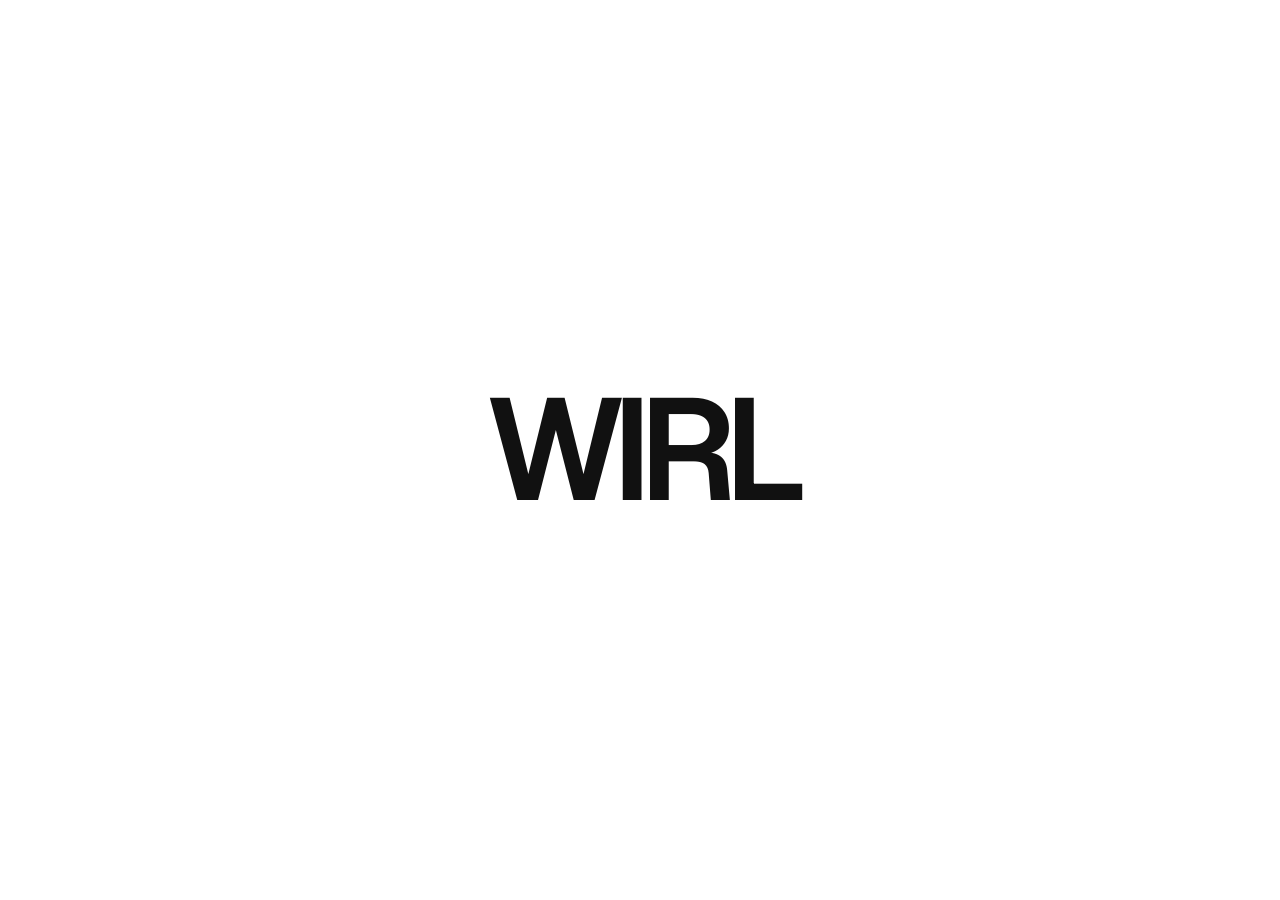
==== index.html @ 87d982b4 "Add WIRL GitHub Pages placeholder" ====
<!doctype html>
<html lang="ru">
  <head>
    <meta charset="utf-8" />
    <meta name="viewport" content="width=device-width, initial-scale=1" />
    <meta name="theme-color" content="#ffffff" />
    <meta name="description" content="WIRL" />
    <title>WIRL</title>
    <link rel="preconnect" href="https://fonts.googleapis.com" />
    <link rel="preconnect" href="https://fonts.gstatic.com" crossorigin />
    <link href="https://fonts.googleapis.com/css2?family=Geist:wght@400;500;600;700&display=swap" rel="stylesheet" />
    <style>
      * { box-sizing: border-box; }
      html, body { min-height: 100%; }
      body {
        margin: 0;
        min-height: 100svh;
        display: grid;
        place-items: center;
        background: #fff;
        color: #111;
        font-family: "Geist", sans-serif;
        -webkit-font-smoothing: antialiased;
        text-rendering: geometricPrecision;
      }
      h1 {
        margin: 0;
        font-size: clamp(3.5rem, 14vw, 9rem);
        font-weight: 600;
        letter-spacing: -0.085em;
        line-height: 1;
      }
    </style>
  </head>
  <body>
    <main aria-label="WIRL">
      <h1>WIRL</h1>
    </main>
  </body>
</html>
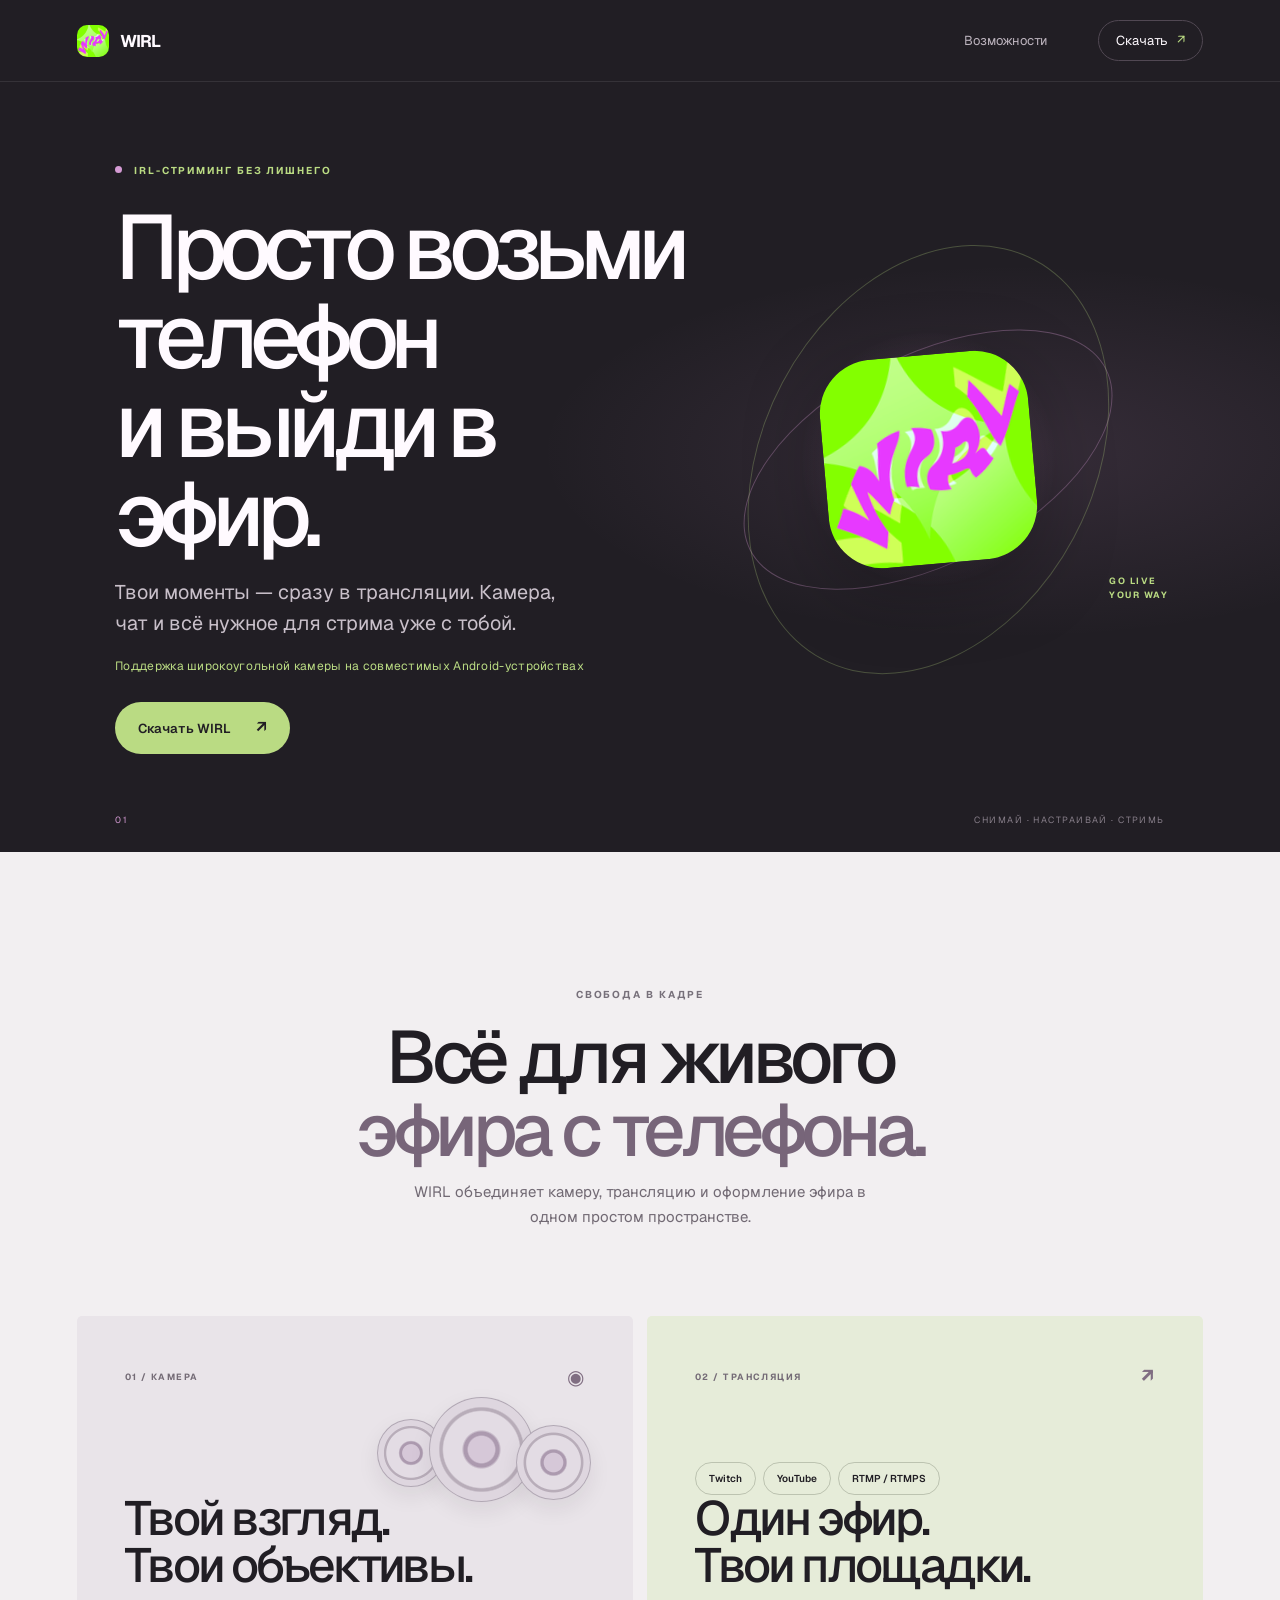
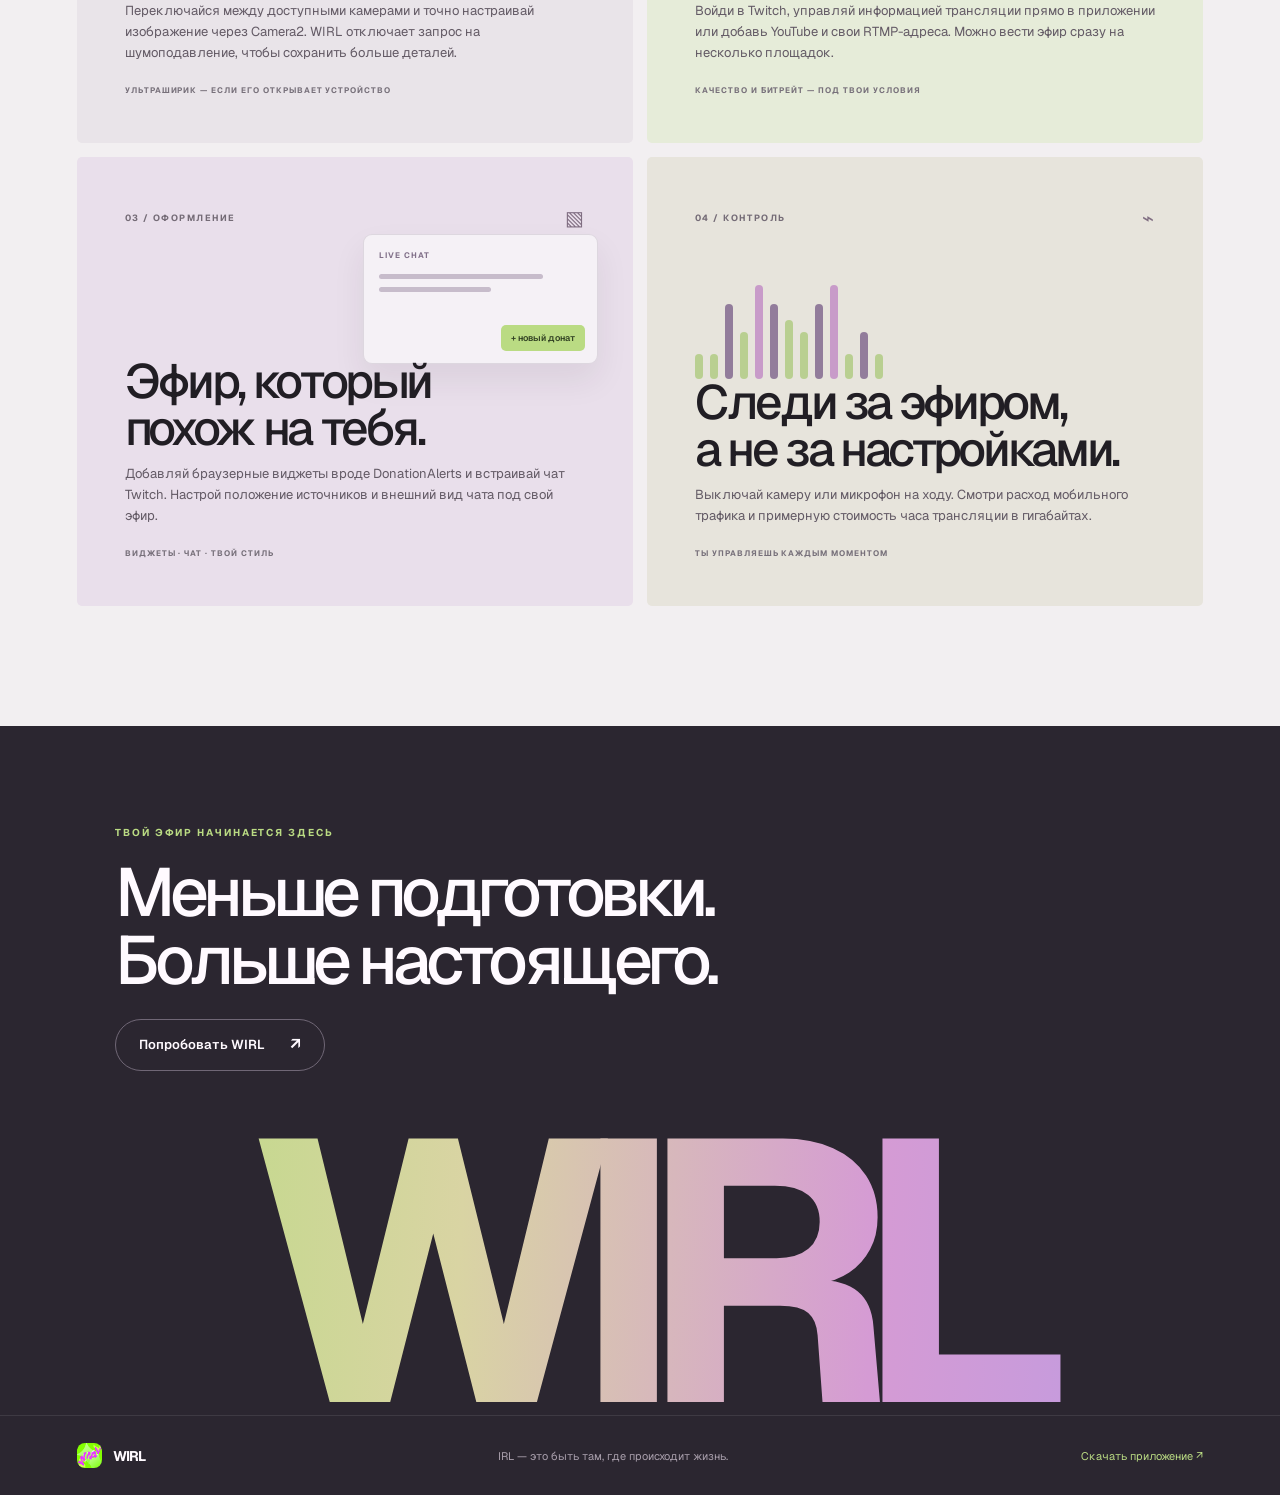
==== commit c655c335: "Build WIRL landing and download pages" ====
--- a/index.html
+++ b/index.html
@@ -3,38 +3,96 @@
   <head>
     <meta charset="utf-8" />
     <meta name="viewport" content="width=device-width, initial-scale=1" />
-    <meta name="theme-color" content="#ffffff" />
-    <meta name="description" content="WIRL" />
-    <title>WIRL</title>
+    <meta name="theme-color" content="#211e24" />
+    <meta name="description" content="WIRL — мобильные IRL-трансляции прямо с телефона." />
+    <title>WIRL — стрим начинается с тебя</title>
+    <link rel="icon" type="image/png" href="assets/wirl-icon.png" />
     <link rel="preconnect" href="https://fonts.googleapis.com" />
     <link rel="preconnect" href="https://fonts.gstatic.com" crossorigin />
     <link href="https://fonts.googleapis.com/css2?family=Geist:wght@400;500;600;700&display=swap" rel="stylesheet" />
-    <style>
-      * { box-sizing: border-box; }
-      html, body { min-height: 100%; }
-      body {
-        margin: 0;
-        min-height: 100svh;
-        display: grid;
-        place-items: center;
-        background: #fff;
-        color: #111;
-        font-family: "Geist", sans-serif;
-        -webkit-font-smoothing: antialiased;
-        text-rendering: geometricPrecision;
-      }
-      h1 {
-        margin: 0;
-        font-size: clamp(3.5rem, 14vw, 9rem);
-        font-weight: 600;
-        letter-spacing: -0.085em;
-        line-height: 1;
-      }
-    </style>
+    <link rel="stylesheet" href="styles.css" />
   </head>
   <body>
-    <main aria-label="WIRL">
-      <h1>WIRL</h1>
+    <header class="site-header">
+      <a class="brand" href="index.html" aria-label="WIRL — главная">
+        <img src="assets/wirl-icon.png" alt="" />
+        <span>WIRL</span>
+      </a>
+      <nav aria-label="Основная навигация">
+        <a href="#features">Возможности</a>
+        <a class="nav-download" href="download.html">Скачать <span aria-hidden="true">↗</span></a>
+      </nav>
+    </header>
+
+    <main>
+      <section class="hero">
+        <div class="hero-copy">
+          <p class="eyebrow"><span class="live-dot"></span> IRL-стриминг без лишнего</p>
+          <h1>Просто возьми телефон<br />и выйди в эфир.</h1>
+          <p class="hero-subtitle">Твои моменты — сразу в трансляции. Камера, чат и всё нужное для стрима уже с тобой.</p>
+          <p class="compatibility">Поддержка широкоугольной камеры на совместимых Android-устройствах</p>
+          <a class="button button-primary" href="download.html">Скачать WIRL <span aria-hidden="true">↗</span></a>
+        </div>
+        <div class="hero-art" aria-label="Иконка WIRL">
+          <div class="art-orbit orbit-one"></div>
+          <div class="art-orbit orbit-two"></div>
+          <div class="art-glow"></div>
+          <img src="assets/wirl-icon.png" alt="WIRL" />
+          <span class="art-caption">GO LIVE<br />YOUR WAY</span>
+        </div>
+        <div class="hero-index"><span>01</span><span>СНИМАЙ · НАСТРАИВАЙ · СТРИМЬ</span></div>
+      </section>
+
+      <section class="intro" id="features">
+        <p class="eyebrow">СВОБОДА В КАДРЕ</p>
+        <h2>Всё для живого<br /><span>эфира с телефона.</span></h2>
+        <p>WIRL объединяет камеру, трансляцию и оформление эфира в одном простом пространстве.</p>
+      </section>
+
+      <section class="feature-grid" aria-label="Возможности WIRL">
+        <article class="feature-card feature-camera">
+          <div class="card-top"><span>01 / КАМЕРА</span><span class="card-icon">◉</span></div>
+          <div class="lens-graphic"><span class="lens lens-small"></span><span class="lens lens-large"></span><span class="lens lens-wide"></span></div>
+          <h3>Твой взгляд.<br />Твои объективы.</h3>
+          <p>Переключайся между доступными камерами и точно настраивай изображение через Camera2. WIRL отключает запрос на шумоподавление, чтобы сохранить больше деталей.</p>
+          <span class="card-note">УЛЬТРАШИРИК — ЕСЛИ ЕГО ОТКРЫВАЕТ УСТРОЙСТВО</span>
+        </article>
+
+        <article class="feature-card feature-live">
+          <div class="card-top"><span>02 / ТРАНСЛЯЦИЯ</span><span class="card-icon">↗</span></div>
+          <div class="platform-list"><span>Twitch</span><span>YouTube</span><span>RTMP / RTMPS</span></div>
+          <h3>Один эфир.<br />Твои площадки.</h3>
+          <p>Войди в Twitch, управляй информацией трансляции прямо в приложении или добавь YouTube и свои RTMP-адреса. Можно вести эфир сразу на несколько площадок.</p>
+          <span class="card-note">КАЧЕСТВО И БИТРЕЙТ — ПОД ТВОИ УСЛОВИЯ</span>
+        </article>
+
+        <article class="feature-card feature-overlay">
+          <div class="card-top"><span>03 / ОФОРМЛЕНИЕ</span><span class="card-icon">▧</span></div>
+          <div class="overlay-preview"><span class="preview-tag">LIVE CHAT</span><span class="preview-line"></span><span class="preview-line short"></span><span class="preview-alert">+ новый донат</span></div>
+          <h3>Эфир, который<br />похож на тебя.</h3>
+          <p>Добавляй браузерные виджеты вроде DonationAlerts и встраивай чат Twitch. Настрой положение источников и внешний вид чата под свой эфир.</p>
+          <span class="card-note">ВИДЖЕТЫ · ЧАТ · ТВОЙ СТИЛЬ</span>
+        </article>
+
+        <article class="feature-card feature-control">
+          <div class="card-top"><span>04 / КОНТРОЛЬ</span><span class="card-icon">⌁</span></div>
+          <div class="signal-graphic"><i></i><i></i><i></i><i></i><i></i><i></i><i></i><i></i><i></i><i></i><i></i><i></i><i></i></div>
+          <h3>Следи за эфиром,<br />а не за настройками.</h3>
+          <p>Выключай камеру или микрофон на ходу. Смотри расход мобильного трафика и примерную стоимость часа трансляции в гигабайтах.</p>
+          <span class="card-note">ТЫ УПРАВЛЯЕШЬ КАЖДЫМ МОМЕНТОМ</span>
+        </article>
+      </section>
+
+      <section class="closing">
+        <div class="closing-copy">
+          <p class="eyebrow">ТВОЙ ЭФИР НАЧИНАЕТСЯ ЗДЕСЬ</p>
+          <h2>Меньше подготовки.<br />Больше настоящего.</h2>
+          <a class="button button-secondary" href="download.html">Попробовать WIRL <span aria-hidden="true">↗</span></a>
+        </div>
+        <div class="closing-wordmark" aria-label="WIRL">WIRL</div>
+      </section>
     </main>
+
+    <footer class="site-footer"><a class="brand" href="index.html"><img src="assets/wirl-icon.png" alt="" /><span>WIRL</span></a><span>IRL — это быть там, где происходит жизнь.</span><a href="download.html">Скачать приложение ↗</a></footer>
   </body>
 </html>
--- a/styles.css
+++ b/styles.css
@@ -0,0 +1,136 @@
+:root {
+  color-scheme: dark;
+  --ink: #211e24;
+  --ink-soft: #2b2630;
+  --panel: #302a34;
+  --paper: #f2eff1;
+  --muted: #bcb3bd;
+  --line: #514853;
+  --lime: #badb83;
+  --lime-dark: #29351d;
+  --orchid: #d59bd4;
+  --orchid-light: #f1d4ef;
+  --white: #fffaff;
+  font-family: "Geist", sans-serif;
+  font-synthesis: none;
+  text-rendering: optimizeLegibility;
+  -webkit-font-smoothing: antialiased;
+}
+
+* { box-sizing: border-box; }
+html { scroll-behavior: smooth; }
+body { margin: 0; background: var(--ink); color: var(--white); }
+a { color: inherit; text-decoration: none; }
+.site-header { height: 82px; display: flex; align-items: center; justify-content: space-between; padding: 0 clamp(22px, 6vw, 92px); border-bottom: 1px solid rgba(255,255,255,.09); }
+.brand { display: inline-flex; align-items: center; gap: 11px; font-size: 17px; font-weight: 700; letter-spacing: -.055em; }
+.brand img { display: block; width: 32px; height: 32px; border-radius: 10px; }
+.site-header nav { display: flex; align-items: center; gap: clamp(20px, 4vw, 54px); color: var(--muted); font-size: 13px; }
+.site-header nav a { transition: color .18s ease; }
+.site-header nav a:hover, .site-footer a:hover { color: var(--lime); }
+.site-header nav .nav-download { color: var(--white); border: 1px solid var(--line); border-radius: 999px; padding: 11px 17px; }
+.nav-download span { color: var(--lime); margin-left: 6px; }
+
+.hero { min-height: min(770px, calc(100svh - 82px)); position: relative; overflow: hidden; display: grid; grid-template-columns: minmax(0, 1.1fr) minmax(330px, .9fr); align-items: center; padding: 74px clamp(22px, 9vw, 138px) 90px; background: radial-gradient(ellipse at 79% 48%, rgba(213,155,212,.12), transparent 33%), var(--ink); }
+.hero-copy { position: relative; z-index: 2; max-width: 750px; }
+.eyebrow { margin: 0; font-size: 10px; letter-spacing: .19em; font-weight: 700; color: var(--lime); text-transform: uppercase; }
+.live-dot { display: inline-block; width: 7px; height: 7px; margin-right: 8px; border-radius: 50%; background: var(--orchid); vertical-align: 1px; }
+.hero h1 { margin: 26px 0 18px; font-size: clamp(48px, 7.1vw, 102px); line-height: .98; letter-spacing: -.085em; font-weight: 500; }
+.hero-subtitle { max-width: 460px; margin: 0; color: #c9c0ca; font-size: clamp(16px, 1.55vw, 20px); line-height: 1.55; }
+.compatibility { margin: 20px 0 28px; color: var(--lime); font-size: 12px; letter-spacing: .025em; }
+.button { min-height: 52px; display: inline-flex; align-items: center; justify-content: center; gap: 25px; border-radius: 999px; padding: 0 23px; font-size: 13px; font-weight: 600; transition: transform .18s ease, background .18s ease; }
+.button:hover { transform: translateY(-2px); }
+.button-primary { color: var(--ink); background: var(--lime); }
+.button-primary:hover { background: #c8e89a; }
+.button span { font-size: 17px; }
+.hero-art { position: relative; justify-self: center; width: min(34vw, 440px); aspect-ratio: 1; display: grid; place-items: center; }
+.hero-art img { position: relative; z-index: 2; width: 48%; border-radius: 26%; box-shadow: 0 20px 80px rgba(0,0,0,.26); transform: rotate(-5deg); }
+.art-glow { position: absolute; width: 58%; aspect-ratio: 1; border-radius: 50%; background: radial-gradient(circle, rgba(186,219,131,.2), rgba(213,155,212,.07) 53%, transparent 72%); }
+.art-orbit { position: absolute; border: 1px solid rgba(213,155,212,.32); border-radius: 50%; transform: rotate(-27deg); }
+.orbit-one { width: 92%; height: 48%; }
+.orbit-two { width: 76%; height: 104%; transform: rotate(28deg); border-color: rgba(186,219,131,.27); }
+.art-caption { position: absolute; z-index: 3; right: -5%; bottom: 17%; color: var(--lime); font-size: 9px; font-weight: 700; letter-spacing: .16em; line-height: 1.6; }
+.hero-index { position: absolute; left: clamp(22px, 9vw, 138px); right: clamp(22px, 9vw, 138px); bottom: 26px; display: flex; justify-content: space-between; color: #877e89; font-size: 9px; letter-spacing: .16em; }
+.hero-index span:first-child { color: var(--orchid); }
+
+.intro { padding: 136px 24px 68px; text-align: center; background: var(--paper); color: var(--ink); }
+.intro .eyebrow { color: #77707a; }
+.intro h2 { margin: 20px 0 14px; font-size: clamp(42px, 6vw, 74px); line-height: .98; letter-spacing: -.075em; font-weight: 500; }
+.intro h2 span { color: #776579; }
+.intro > p:last-child { max-width: 490px; margin: 0 auto; color: #726a74; font-size: 15px; line-height: 1.65; }
+.feature-grid { display: grid; grid-template-columns: repeat(2, minmax(0, 1fr)); gap: 14px; padding: 18px clamp(18px, 6vw, 92px) 120px; background: var(--paper); color: var(--ink); }
+.feature-card { min-height: 420px; position: relative; overflow: hidden; display: flex; flex-direction: column; align-items: flex-start; padding: clamp(23px, 4vw, 48px); border-radius: 5px; background: #e9e4e9; }
+.feature-card:nth-child(2) { background: #e6ecd9; }
+.feature-card:nth-child(3) { background: #e9dfeb; }
+.feature-card:nth-child(4) { background: #e7e4dc; }
+.card-top { width: 100%; display: flex; align-items: center; justify-content: space-between; font-size: 9px; font-weight: 700; letter-spacing: .16em; color: #746b76; }
+.card-icon { color: #806e82; font-size: 20px; }
+.feature-card h3 { position: relative; z-index: 1; margin: auto 0 11px; font-size: clamp(30px, 4.1vw, 48px); line-height: .98; letter-spacing: -.07em; font-weight: 500; }
+.feature-card p { position: relative; z-index: 1; max-width: 470px; margin: 0; color: #635a65; font-size: 13px; line-height: 1.62; }
+.card-note { position: relative; z-index: 1; margin-top: 22px; color: #77707a; font-size: 8px; font-weight: 700; letter-spacing: .12em; }
+.lens-graphic { position: absolute; top: 81px; right: 36px; width: 220px; height: 130px; }
+.lens { position: absolute; display: block; border: 1px solid rgba(75,61,79,.3); border-radius: 50%; background: radial-gradient(circle, #d6c8d8 0 18%, #ac9aaf 20% 24%, #e3dce4 27% 52%, #b8adb9 54% 57%, #ded6df 59%); box-shadow: 0 9px 22px rgba(35,25,38,.08); }
+.lens-small { width: 68px; height: 68px; left: 0; top: 22px; }
+.lens-large { width: 105px; height: 105px; left: 52px; top: 0; }
+.lens-wide { width: 75px; height: 75px; left: 139px; top: 28px; }
+.platform-list { display: flex; flex-wrap: wrap; gap: 7px; margin-top: 72px; margin-bottom: auto; }
+.platform-list span { padding: 9px 13px; border: 1px solid rgba(50,58,40,.23); border-radius: 999px; font-size: 10px; font-weight: 600; }
+.overlay-preview { position: absolute; top: 77px; right: 35px; width: 235px; height: 130px; padding: 15px; border: 1px solid rgba(85,69,90,.15); border-radius: 9px; background: rgba(255,255,255,.56); box-shadow: 0 16px 32px rgba(46,35,50,.08); }
+.preview-tag { display: block; margin-bottom: 14px; color: #82718a; font-size: 8px; font-weight: 700; letter-spacing: .13em; }
+.preview-line { display: block; width: 81%; height: 5px; margin: 8px 0; border-radius: 5px; background: #c7bccb; }
+.preview-line.short { width: 55%; }
+.preview-alert { position: absolute; right: 12px; bottom: 12px; padding: 7px 10px; border-radius: 5px; background: var(--lime); color: #334324; font-size: 9px; font-weight: 600; }
+.signal-graphic { height: 102px; display: flex; align-items: end; gap: 7px; margin-top: 46px; margin-bottom: auto; }
+.signal-graphic i { display: block; width: 8px; height: 24%; border-radius: 8px; background: #b9cf91; }
+.signal-graphic i:nth-child(3n) { height: 73%; background: #927c9b; }
+.signal-graphic i:nth-child(4n) { height: 46%; }
+.signal-graphic i:nth-child(5n) { height: 92%; background: #c89bc9; }
+.signal-graphic i:nth-child(7n) { height: 58%; }
+
+.closing { overflow: hidden; padding: 100px 0 0; background: var(--ink-soft); }
+.closing-copy { padding: 0 clamp(22px, 9vw, 138px) 55px; }
+.closing-copy h2 { margin: 19px 0 25px; font-size: clamp(37px, 5.5vw, 68px); line-height: 1; letter-spacing: -.075em; font-weight: 500; }
+.button-secondary { border: 1px solid #706776; color: var(--white); }
+.button-secondary:hover { background: #3b3440; }
+.closing-wordmark { width: 100%; overflow: hidden; text-align: center; white-space: nowrap; font-size: clamp(120px, 29vw, 440px); line-height: .78; letter-spacing: -.105em; font-weight: 700; background: linear-gradient(93deg, var(--lime) 8%, #d9d4a3 36%, var(--orchid) 68%, #bd9be2 94%); color: transparent; background-clip: text; -webkit-background-clip: text; }
+.site-footer { display: flex; align-items: center; justify-content: space-between; gap: 20px; padding: 27px clamp(22px, 6vw, 92px); background: var(--ink-soft); border-top: 1px solid rgba(255,255,255,.09); color: #a99fac; font-size: 11px; }
+.site-footer .brand { color: var(--white); font-size: 14px; }
+.site-footer .brand img { width: 25px; height: 25px; border-radius: 8px; }
+.site-footer > a:last-child { color: var(--lime); }
+
+.download-page { min-height: 100svh; background: radial-gradient(ellipse at 50% 45%, rgba(213,155,212,.12), transparent 45%), var(--ink); }
+.download-main { min-height: calc(100svh - 82px); display: flex; flex-direction: column; justify-content: space-between; padding: 34px clamp(22px, 8vw, 120px) 25px; }
+.back-link { color: var(--muted); font-size: 12px; }
+.back-link:hover { color: var(--lime); }
+.download-card { width: min(100%, 570px); margin: auto; padding: 30px 0 58px; text-align: center; }
+.download-card > img { width: 78px; height: 78px; margin-bottom: 29px; border-radius: 22px; box-shadow: 0 16px 55px rgba(0,0,0,.28); }
+.download-card h1 { margin: 17px 0; font-size: clamp(48px, 7vw, 78px); line-height: .98; letter-spacing: -.08em; font-weight: 500; }
+.download-description { max-width: 390px; margin: 0 auto 27px; color: #c3bac5; font-size: 15px; line-height: 1.6; }
+.download-note { max-width: 390px; margin: 20px auto 0; color: #938995; font-size: 11px; line-height: 1.6; }
+.download-footnote { display: flex; justify-content: space-between; color: #847a88; font-size: 9px; letter-spacing: .15em; }
+
+@media (min-width: 1500px) { .hero { padding-right: max(9vw, calc((100vw - 1380px)/2)); padding-left: max(9vw, calc((100vw - 1380px)/2)); } }
+@media (max-width: 760px) {
+  .site-header { height: 70px; }
+  .site-header nav { gap: 15px; font-size: 11px; }
+  .hero { min-height: auto; grid-template-columns: 1fr; padding-top: 78px; padding-bottom: 84px; }
+  .hero h1 { font-size: clamp(48px, 11vw, 78px); }
+  .hero-art { width: min(74vw, 360px); margin: 36px auto 0; }
+  .hero-index { bottom: 20px; font-size: 7px; }
+  .intro { padding-top: 96px; }
+  .feature-grid { grid-template-columns: 1fr; padding-bottom: 80px; }
+  .feature-card { min-height: 380px; }
+  .closing { padding-top: 75px; }
+  .closing-wordmark { font-size: 30vw; }
+  .site-footer { flex-wrap: wrap; }
+  .site-footer > span { order: 3; width: 100%; }
+}
+@media (max-width: 430px) {
+  .site-header { padding: 0 18px; }
+  .site-header nav { gap: 12px; }
+  .site-header nav .nav-download { padding: 9px 12px; }
+  .feature-card { min-height: 410px; padding: 24px; }
+  .lens-graphic { top: 91px; right: 21px; transform: scale(.78); transform-origin: top right; }
+  .overlay-preview { top: 85px; right: 20px; transform: scale(.86); transform-origin: top right; }
+  .closing-wordmark { font-size: 29vw; }
+}
+@media (prefers-reduced-motion: reduce) { html { scroll-behavior: auto; } *, *::before, *::after { transition-duration: .01ms !important; } }
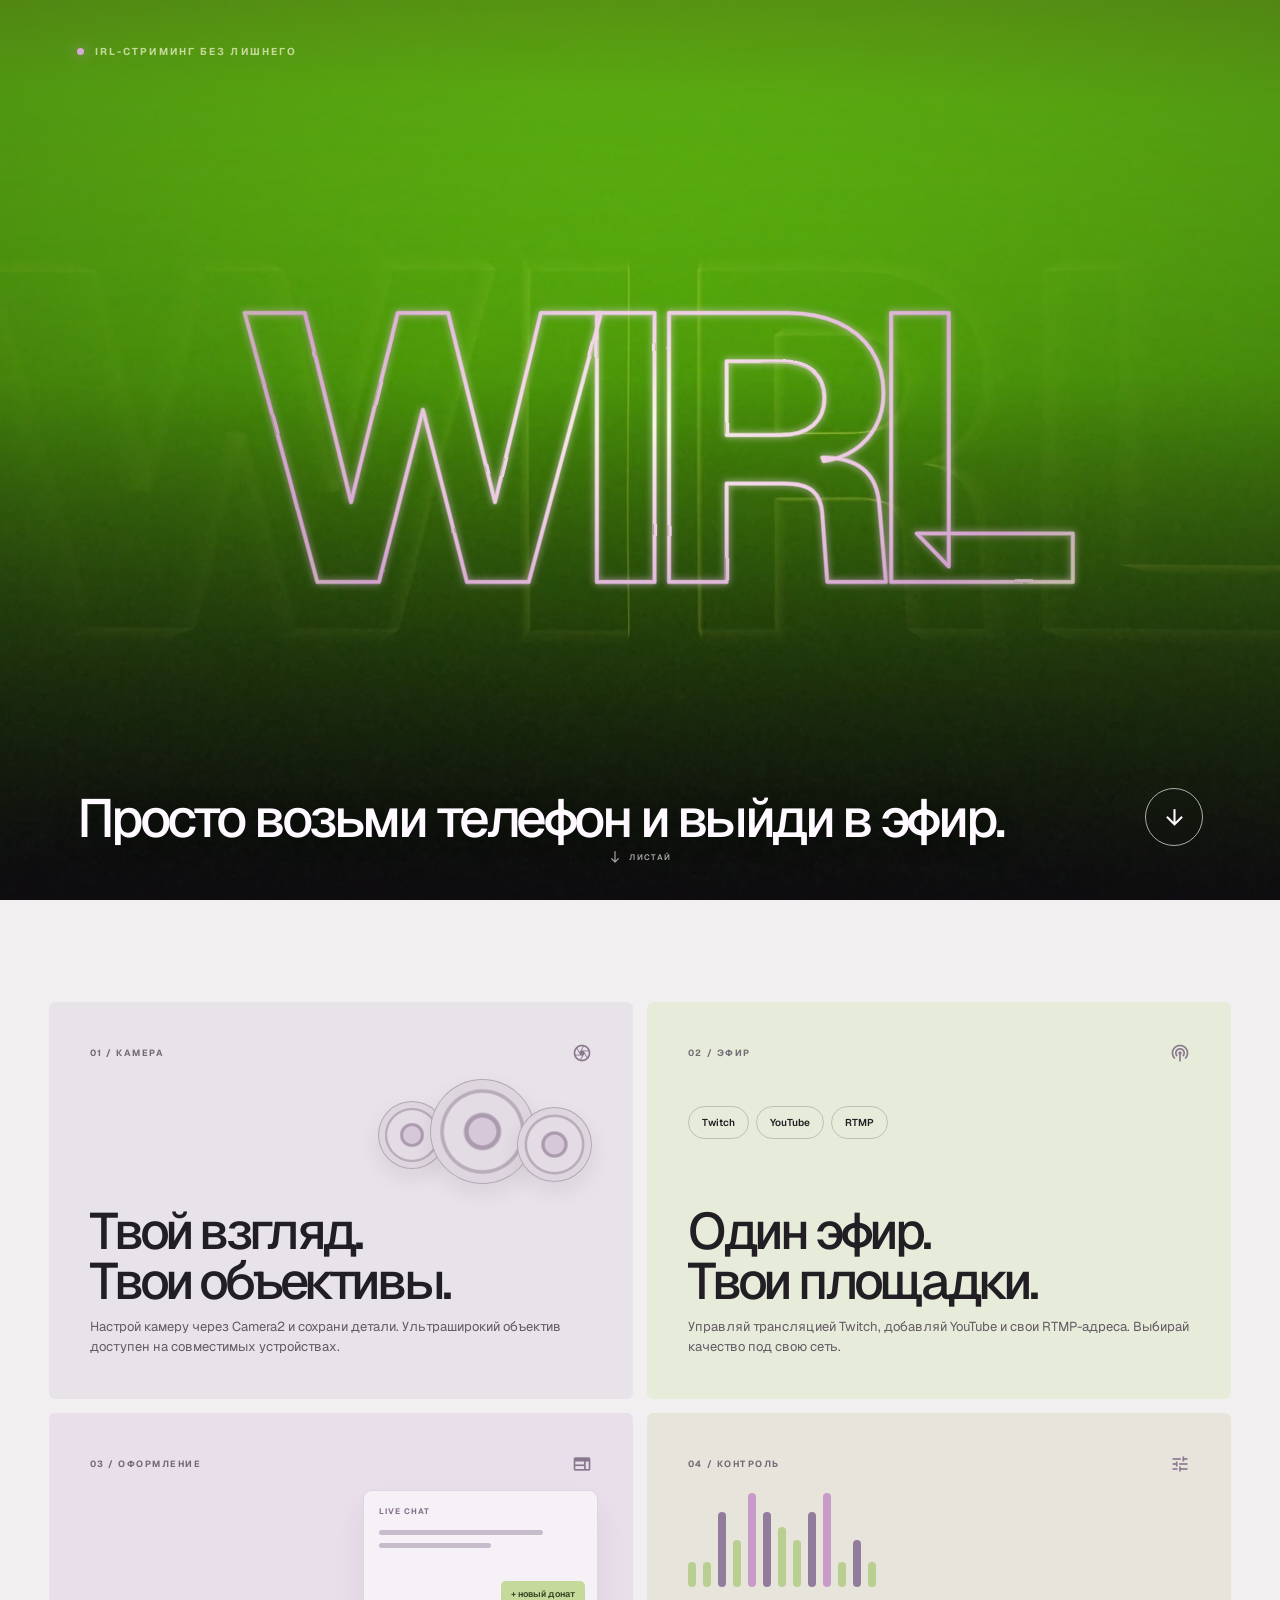
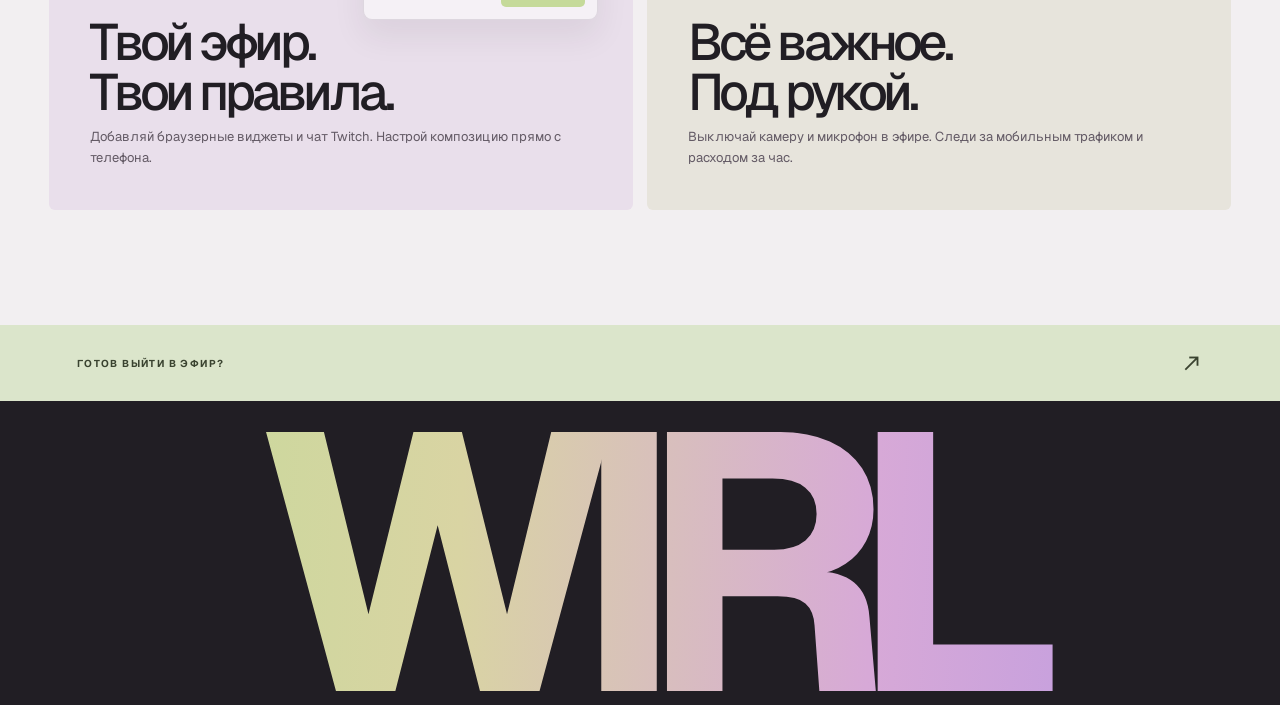
==== commit 31c4d402: "Make WIRL site visual and video-led" ====
--- a/index.html
+++ b/index.html
@@ -5,94 +5,103 @@
     <meta name="viewport" content="width=device-width, initial-scale=1" />
     <meta name="theme-color" content="#211e24" />
     <meta name="description" content="WIRL — мобильные IRL-трансляции прямо с телефона." />
-    <title>WIRL — стрим начинается с тебя</title>
+    <title>WIRL — выходи в эфир</title>
     <link rel="icon" type="image/png" href="assets/wirl-icon.png" />
     <link rel="preconnect" href="https://fonts.googleapis.com" />
     <link rel="preconnect" href="https://fonts.gstatic.com" crossorigin />
-    <link href="https://fonts.googleapis.com/css2?family=Geist:wght@400;500;600;700&display=swap" rel="stylesheet" />
+    <link href="https://fonts.googleapis.com/css2?family=Geist:wght@400;500;600;700&family=Material+Symbols+Outlined:opsz,wght,FILL,GRAD@24,400,0,0" rel="stylesheet" />
     <link rel="stylesheet" href="styles.css" />
   </head>
-  <body>
-    <header class="site-header">
-      <a class="brand" href="index.html" aria-label="WIRL — главная">
-        <img src="assets/wirl-icon.png" alt="" />
-        <span>WIRL</span>
-      </a>
-      <nav aria-label="Основная навигация">
-        <a href="#features">Возможности</a>
-        <a class="nav-download" href="download.html">Скачать <span aria-hidden="true">↗</span></a>
-      </nav>
-    </header>
+  <body class="home-page">
+    <svg class="fx-defs" aria-hidden="true" focusable="false">
+      <defs>
+        <filter id="grainFilter" x="0" y="0" width="100%" height="100%">
+          <feTurbulence type="fractalNoise" baseFrequency=".82" numOctaves="2" stitchTiles="stitch" result="noise">
+            <animate attributeName="baseFrequency" dur=".22s" values=".76;.92;.81;.88;.76" repeatCount="indefinite" />
+          </feTurbulence>
+          <feColorMatrix type="saturate" values="0" />
+          <feComponentTransfer><feFuncA type="table" tableValues="0 .42" /></feComponentTransfer>
+        </filter>
+        <filter id="textWarp" x="-5%" y="-10%" width="110%" height="120%">
+          <feTurbulence type="fractalNoise" baseFrequency=".006 .018" numOctaves="2" seed="8" result="ripples">
+            <animate attributeName="baseFrequency" dur="7s" values=".004 .014;.008 .02;.004 .014" repeatCount="indefinite" />
+          </feTurbulence>
+          <feDisplacementMap in="SourceGraphic" in2="ripples" scale="2.2" xChannelSelector="R" yChannelSelector="G" />
+        </filter>
+        <filter id="burstGlow" x="-30%" y="-60%" width="160%" height="220%" color-interpolation-filters="sRGB">
+          <feGaussianBlur stdDeviation="3.5" result="soft" />
+          <feGaussianBlur in="SourceGraphic" stdDeviation="10" result="rays" />
+          <feComposite in="rays" in2="SourceAlpha" operator="in" result="outlineRays" />
+          <feMerge><feMergeNode in="outlineRays" /><feMergeNode in="soft" /><feMergeNode in="SourceGraphic" /></feMerge>
+        </filter>
+        <radialGradient id="outlineLight" cx="50%" cy="45%" r="72%">
+          <stop offset="0" stop-color="#fff9ed" />
+          <stop offset=".28" stop-color="#f7d5ef" />
+          <stop offset=".64" stop-color="#d6a2d2" />
+          <stop offset="1" stop-color="#bedb8c" />
+        </radialGradient>
+      </defs>
+    </svg>
 
     <main>
-      <section class="hero">
-        <div class="hero-copy">
-          <p class="eyebrow"><span class="live-dot"></span> IRL-стриминг без лишнего</p>
-          <h1>Просто возьми телефон<br />и выйди в эфир.</h1>
-          <p class="hero-subtitle">Твои моменты — сразу в трансляции. Камера, чат и всё нужное для стрима уже с тобой.</p>
-          <p class="compatibility">Поддержка широкоугольной камеры на совместимых Android-устройствах</p>
-          <a class="button button-primary" href="download.html">Скачать WIRL <span aria-hidden="true">↗</span></a>
+      <section class="title-screen" aria-label="WIRL — IRL-стриминг без лишнего">
+        <video class="title-video" autoplay muted loop playsinline preload="auto" poster="assets/title-poster.jpg" aria-hidden="true">
+          <source src="assets/title.mp4" type="video/mp4" />
+        </video>
+        <div class="title-tint"></div>
+        <div class="grain"></div>
+
+        <div class="title-topline"><span class="live-dot"></span><span>IRL-СТРИМИНГ БЕЗ ЛИШНЕГО</span></div>
+
+        <svg class="title-mark" viewBox="0 0 1200 460" role="img" aria-label="WIRL">
+          <text class="mark-halo" x="50%" y="78%" text-anchor="middle">WIRL</text>
+          <text class="mark-outline" x="50%" y="78%" text-anchor="middle">WIRL</text>
+        </svg>
+
+        <div class="title-bottomline">
+          <p>Просто возьми телефон<br class="mobile-break" /> и выйди в эфир.</p>
+          <a class="icon-button" href="download.html" aria-label="Перейти к скачиванию">
+            <span class="material-symbols-outlined" aria-hidden="true">arrow_downward</span>
+          </a>
         </div>
-        <div class="hero-art" aria-label="Иконка WIRL">
-          <div class="art-orbit orbit-one"></div>
-          <div class="art-orbit orbit-two"></div>
-          <div class="art-glow"></div>
-          <img src="assets/wirl-icon.png" alt="WIRL" />
-          <span class="art-caption">GO LIVE<br />YOUR WAY</span>
-        </div>
-        <div class="hero-index"><span>01</span><span>СНИМАЙ · НАСТРАИВАЙ · СТРИМЬ</span></div>
+        <a class="scroll-hint" href="#features"><span class="material-symbols-outlined" aria-hidden="true">south</span> ЛИСТАЙ</a>
       </section>
 
-      <section class="intro" id="features">
-        <p class="eyebrow">СВОБОДА В КАДРЕ</p>
-        <h2>Всё для живого<br /><span>эфира с телефона.</span></h2>
-        <p>WIRL объединяет камеру, трансляцию и оформление эфира в одном простом пространстве.</p>
+      <section class="features" id="features" aria-label="Возможности WIRL">
+        <div class="feature-grid">
+          <article class="feature-card feature-camera">
+            <div class="card-top"><span>01 / КАМЕРА</span><span class="material-symbols-outlined card-icon" aria-hidden="true">camera</span></div>
+            <div class="lens-graphic" aria-hidden="true"><span class="lens lens-small"></span><span class="lens lens-large"></span><span class="lens lens-wide"></span></div>
+            <h2>Твой взгляд.<br />Твои объективы.</h2>
+            <p>Настрой камеру через Camera2 и сохрани детали. Ультраширокий объектив доступен на совместимых устройствах.</p>
+          </article>
+
+          <article class="feature-card feature-live">
+            <div class="card-top"><span>02 / ЭФИР</span><span class="material-symbols-outlined card-icon" aria-hidden="true">podcasts</span></div>
+            <div class="platform-list" aria-label="Поддерживаемые платформы"><span>Twitch</span><span>YouTube</span><span>RTMP</span></div>
+            <h2>Один эфир.<br />Твои площадки.</h2>
+            <p>Управляй трансляцией Twitch, добавляй YouTube и свои RTMP-адреса. Выбирай качество под свою сеть.</p>
+          </article>
+
+          <article class="feature-card feature-overlay">
+            <div class="card-top"><span>03 / ОФОРМЛЕНИЕ</span><span class="material-symbols-outlined card-icon" aria-hidden="true">web</span></div>
+            <div class="overlay-preview" aria-hidden="true"><span class="preview-tag">LIVE CHAT</span><span class="preview-line"></span><span class="preview-line short"></span><span class="preview-alert">+ новый донат</span></div>
+            <h2>Твой эфир.<br />Твои правила.</h2>
+            <p>Добавляй браузерные виджеты и чат Twitch. Настрой композицию прямо с телефона.</p>
+          </article>
+
+          <article class="feature-card feature-control">
+            <div class="card-top"><span>04 / КОНТРОЛЬ</span><span class="material-symbols-outlined card-icon" aria-hidden="true">tune</span></div>
+            <div class="signal-graphic" aria-hidden="true"><i></i><i></i><i></i><i></i><i></i><i></i><i></i><i></i><i></i><i></i><i></i><i></i><i></i></div>
+            <h2>Всё важное.<br />Под рукой.</h2>
+            <p>Выключай камеру и микрофон в эфире. Следи за мобильным трафиком и расходом за час.</p>
+          </article>
+        </div>
       </section>
 
-      <section class="feature-grid" aria-label="Возможности WIRL">
-        <article class="feature-card feature-camera">
-          <div class="card-top"><span>01 / КАМЕРА</span><span class="card-icon">◉</span></div>
-          <div class="lens-graphic"><span class="lens lens-small"></span><span class="lens lens-large"></span><span class="lens lens-wide"></span></div>
-          <h3>Твой взгляд.<br />Твои объективы.</h3>
-          <p>Переключайся между доступными камерами и точно настраивай изображение через Camera2. WIRL отключает запрос на шумоподавление, чтобы сохранить больше деталей.</p>
-          <span class="card-note">УЛЬТРАШИРИК — ЕСЛИ ЕГО ОТКРЫВАЕТ УСТРОЙСТВО</span>
-        </article>
+      <a class="download-callout" href="download.html"><span>ГОТОВ ВЫЙТИ В ЭФИР?</span><span class="material-symbols-outlined" aria-hidden="true">north_east</span></a>
 
-        <article class="feature-card feature-live">
-          <div class="card-top"><span>02 / ТРАНСЛЯЦИЯ</span><span class="card-icon">↗</span></div>
-          <div class="platform-list"><span>Twitch</span><span>YouTube</span><span>RTMP / RTMPS</span></div>
-          <h3>Один эфир.<br />Твои площадки.</h3>
-          <p>Войди в Twitch, управляй информацией трансляции прямо в приложении или добавь YouTube и свои RTMP-адреса. Можно вести эфир сразу на несколько площадок.</p>
-          <span class="card-note">КАЧЕСТВО И БИТРЕЙТ — ПОД ТВОИ УСЛОВИЯ</span>
-        </article>
-
-        <article class="feature-card feature-overlay">
-          <div class="card-top"><span>03 / ОФОРМЛЕНИЕ</span><span class="card-icon">▧</span></div>
-          <div class="overlay-preview"><span class="preview-tag">LIVE CHAT</span><span class="preview-line"></span><span class="preview-line short"></span><span class="preview-alert">+ новый донат</span></div>
-          <h3>Эфир, который<br />похож на тебя.</h3>
-          <p>Добавляй браузерные виджеты вроде DonationAlerts и встраивай чат Twitch. Настрой положение источников и внешний вид чата под свой эфир.</p>
-          <span class="card-note">ВИДЖЕТЫ · ЧАТ · ТВОЙ СТИЛЬ</span>
-        </article>
-
-        <article class="feature-card feature-control">
-          <div class="card-top"><span>04 / КОНТРОЛЬ</span><span class="card-icon">⌁</span></div>
-          <div class="signal-graphic"><i></i><i></i><i></i><i></i><i></i><i></i><i></i><i></i><i></i><i></i><i></i><i></i><i></i></div>
-          <h3>Следи за эфиром,<br />а не за настройками.</h3>
-          <p>Выключай камеру или микрофон на ходу. Смотри расход мобильного трафика и примерную стоимость часа трансляции в гигабайтах.</p>
-          <span class="card-note">ТЫ УПРАВЛЯЕШЬ КАЖДЫМ МОМЕНТОМ</span>
-        </article>
-      </section>
-
-      <section class="closing">
-        <div class="closing-copy">
-          <p class="eyebrow">ТВОЙ ЭФИР НАЧИНАЕТСЯ ЗДЕСЬ</p>
-          <h2>Меньше подготовки.<br />Больше настоящего.</h2>
-          <a class="button button-secondary" href="download.html">Попробовать WIRL <span aria-hidden="true">↗</span></a>
-        </div>
-        <div class="closing-wordmark" aria-label="WIRL">WIRL</div>
-      </section>
+      <section class="closing-wordmark" aria-label="WIRL"><span>WIRL</span></section>
     </main>
-
-    <footer class="site-footer"><a class="brand" href="index.html"><img src="assets/wirl-icon.png" alt="" /><span>WIRL</span></a><span>IRL — это быть там, где происходит жизнь.</span><a href="download.html">Скачать приложение ↗</a></footer>
   </body>
 </html>
--- a/styles.css
+++ b/styles.css
@@ -2,14 +2,11 @@
   color-scheme: dark;
   --ink: #211e24;
   --ink-soft: #2b2630;
-  --panel: #302a34;
   --paper: #f2eff1;
   --muted: #bcb3bd;
   --line: #514853;
-  --lime: #badb83;
-  --lime-dark: #29351d;
-  --orchid: #d59bd4;
-  --orchid-light: #f1d4ef;
+  --lime: #c5da9a;
+  --orchid: #d7a9d7;
   --white: #fffaff;
   font-family: "Geist", sans-serif;
   font-synthesis: none;
@@ -21,116 +18,111 @@
 html { scroll-behavior: smooth; }
 body { margin: 0; background: var(--ink); color: var(--white); }
 a { color: inherit; text-decoration: none; }
-.site-header { height: 82px; display: flex; align-items: center; justify-content: space-between; padding: 0 clamp(22px, 6vw, 92px); border-bottom: 1px solid rgba(255,255,255,.09); }
-.brand { display: inline-flex; align-items: center; gap: 11px; font-size: 17px; font-weight: 700; letter-spacing: -.055em; }
-.brand img { display: block; width: 32px; height: 32px; border-radius: 10px; }
-.site-header nav { display: flex; align-items: center; gap: clamp(20px, 4vw, 54px); color: var(--muted); font-size: 13px; }
-.site-header nav a { transition: color .18s ease; }
-.site-header nav a:hover, .site-footer a:hover { color: var(--lime); }
-.site-header nav .nav-download { color: var(--white); border: 1px solid var(--line); border-radius: 999px; padding: 11px 17px; }
-.nav-download span { color: var(--lime); margin-left: 6px; }
+.fx-defs { position: absolute; width: 0; height: 0; overflow: hidden; }
+.material-symbols-outlined { font-family: "Material Symbols Outlined"; font-weight: normal; font-style: normal; font-size: 24px; line-height: 1; letter-spacing: normal; text-transform: none; display: inline-block; white-space: nowrap; direction: ltr; -webkit-font-feature-settings: "liga"; -webkit-font-smoothing: antialiased; font-variation-settings: "FILL" 0, "wght" 400, "GRAD" 0, "opsz" 24; }
 
-.hero { min-height: min(770px, calc(100svh - 82px)); position: relative; overflow: hidden; display: grid; grid-template-columns: minmax(0, 1.1fr) minmax(330px, .9fr); align-items: center; padding: 74px clamp(22px, 9vw, 138px) 90px; background: radial-gradient(ellipse at 79% 48%, rgba(213,155,212,.12), transparent 33%), var(--ink); }
-.hero-copy { position: relative; z-index: 2; max-width: 750px; }
-.eyebrow { margin: 0; font-size: 10px; letter-spacing: .19em; font-weight: 700; color: var(--lime); text-transform: uppercase; }
-.live-dot { display: inline-block; width: 7px; height: 7px; margin-right: 8px; border-radius: 50%; background: var(--orchid); vertical-align: 1px; }
-.hero h1 { margin: 26px 0 18px; font-size: clamp(48px, 7.1vw, 102px); line-height: .98; letter-spacing: -.085em; font-weight: 500; }
-.hero-subtitle { max-width: 460px; margin: 0; color: #c9c0ca; font-size: clamp(16px, 1.55vw, 20px); line-height: 1.55; }
-.compatibility { margin: 20px 0 28px; color: var(--lime); font-size: 12px; letter-spacing: .025em; }
-.button { min-height: 52px; display: inline-flex; align-items: center; justify-content: center; gap: 25px; border-radius: 999px; padding: 0 23px; font-size: 13px; font-weight: 600; transition: transform .18s ease, background .18s ease; }
-.button:hover { transform: translateY(-2px); }
-.button-primary { color: var(--ink); background: var(--lime); }
-.button-primary:hover { background: #c8e89a; }
-.button span { font-size: 17px; }
-.hero-art { position: relative; justify-self: center; width: min(34vw, 440px); aspect-ratio: 1; display: grid; place-items: center; }
-.hero-art img { position: relative; z-index: 2; width: 48%; border-radius: 26%; box-shadow: 0 20px 80px rgba(0,0,0,.26); transform: rotate(-5deg); }
-.art-glow { position: absolute; width: 58%; aspect-ratio: 1; border-radius: 50%; background: radial-gradient(circle, rgba(186,219,131,.2), rgba(213,155,212,.07) 53%, transparent 72%); }
-.art-orbit { position: absolute; border: 1px solid rgba(213,155,212,.32); border-radius: 50%; transform: rotate(-27deg); }
-.orbit-one { width: 92%; height: 48%; }
-.orbit-two { width: 76%; height: 104%; transform: rotate(28deg); border-color: rgba(186,219,131,.27); }
-.art-caption { position: absolute; z-index: 3; right: -5%; bottom: 17%; color: var(--lime); font-size: 9px; font-weight: 700; letter-spacing: .16em; line-height: 1.6; }
-.hero-index { position: absolute; left: clamp(22px, 9vw, 138px); right: clamp(22px, 9vw, 138px); bottom: 26px; display: flex; justify-content: space-between; color: #877e89; font-size: 9px; letter-spacing: .16em; }
-.hero-index span:first-child { color: var(--orchid); }
+/* Immersive title, built around the supplied 4.15 second title clip. */
+.title-screen { position: relative; isolation: isolate; min-height: 100svh; overflow: hidden; display: flex; align-items: center; justify-content: center; background: #1e1d1d; }
+.title-video, .title-tint, .grain { position: absolute; inset: 0; width: 100%; height: 100%; }
+.title-video { z-index: -3; object-fit: cover; object-position: center; }
+.title-tint { z-index: -2; background: linear-gradient(180deg, rgba(24,20,25,.38), rgba(20,17,22,.1) 42%, rgba(19,17,21,.58)), radial-gradient(ellipse at center, transparent 25%, rgba(24,20,26,.22) 100%); }
+.grain { z-index: 3; pointer-events: none; opacity: .19; mix-blend-mode: soft-light; filter: url(#grainFilter); }
+.title-topline { position: absolute; top: clamp(24px, 5vh, 52px); left: clamp(24px, 6vw, 92px); z-index: 4; display: flex; align-items: center; gap: 11px; color: var(--lime); font-size: 10px; font-weight: 700; letter-spacing: .21em; }
+.live-dot { width: 7px; height: 7px; border-radius: 50%; background: var(--orchid); box-shadow: 0 0 14px rgba(215,169,215,.8); }
+.title-mark { position: absolute; inset: 50% auto auto 50%; width: min(96vw, 1500px); height: auto; overflow: visible; transform: translate(-50%, -50%); }
+.title-mark text { font-family: "Geist", sans-serif; font-size: 370px; font-weight: 700; letter-spacing: -36px; }
+.mark-halo { fill: none; stroke: url(#outlineLight); stroke-width: 4.4; stroke-linejoin: round; opacity: .66; filter: url(#burstGlow); }
+.mark-outline { fill: none; stroke: url(#outlineLight); stroke-width: 3.1; stroke-linejoin: round; opacity: .92; filter: url(#textWarp); }
+.title-bottomline { position: absolute; left: clamp(24px, 6vw, 92px); right: clamp(24px, 6vw, 92px); bottom: clamp(28px, 6vh, 60px); z-index: 4; display: flex; align-items: end; justify-content: space-between; }
+.title-bottomline p { margin: 0; color: var(--white); font-size: clamp(23px, 4.2vw, 54px); line-height: 1.02; font-weight: 500; letter-spacing: -.065em; text-shadow: 0 2px 24px rgba(0,0,0,.45); }
+.mobile-break { display: none; }
+.icon-button { width: 58px; height: 58px; display: grid; place-items: center; border: 1px solid rgba(255,255,255,.65); border-radius: 50%; color: var(--white); backdrop-filter: blur(12px); transition: color .2s, background .2s, transform .2s; }
+.icon-button:hover { color: var(--ink); background: var(--lime); transform: translateY(-3px); }
+.icon-button .material-symbols-outlined { font-size: 25px; }
+.scroll-hint { position: absolute; z-index: 4; left: 50%; bottom: 36px; display: flex; align-items: center; gap: 7px; transform: translateX(-50%); color: rgba(255,255,255,.64); font-size: 8px; font-weight: 600; letter-spacing: .17em; }
+.scroll-hint .material-symbols-outlined { font-size: 14px; }
 
-.intro { padding: 136px 24px 68px; text-align: center; background: var(--paper); color: var(--ink); }
-.intro .eyebrow { color: #77707a; }
-.intro h2 { margin: 20px 0 14px; font-size: clamp(42px, 6vw, 74px); line-height: .98; letter-spacing: -.075em; font-weight: 500; }
-.intro h2 span { color: #776579; }
-.intro > p:last-child { max-width: 490px; margin: 0 auto; color: #726a74; font-size: 15px; line-height: 1.65; }
-.feature-grid { display: grid; grid-template-columns: repeat(2, minmax(0, 1fr)); gap: 14px; padding: 18px clamp(18px, 6vw, 92px) 120px; background: var(--paper); color: var(--ink); }
-.feature-card { min-height: 420px; position: relative; overflow: hidden; display: flex; flex-direction: column; align-items: flex-start; padding: clamp(23px, 4vw, 48px); border-radius: 5px; background: #e9e4e9; }
-.feature-card:nth-child(2) { background: #e6ecd9; }
-.feature-card:nth-child(3) { background: #e9dfeb; }
-.feature-card:nth-child(4) { background: #e7e4dc; }
-.card-top { width: 100%; display: flex; align-items: center; justify-content: space-between; font-size: 9px; font-weight: 700; letter-spacing: .16em; color: #746b76; }
-.card-icon { color: #806e82; font-size: 20px; }
-.feature-card h3 { position: relative; z-index: 1; margin: auto 0 11px; font-size: clamp(30px, 4.1vw, 48px); line-height: .98; letter-spacing: -.07em; font-weight: 500; }
-.feature-card p { position: relative; z-index: 1; max-width: 470px; margin: 0; color: #635a65; font-size: 13px; line-height: 1.62; }
-.card-note { position: relative; z-index: 1; margin-top: 22px; color: #77707a; font-size: 8px; font-weight: 700; letter-spacing: .12em; }
-.lens-graphic { position: absolute; top: 81px; right: 36px; width: 220px; height: 130px; }
+/* Expressive feature field: broad color planes and small amounts of copy. */
+.features { padding: clamp(55px, 8vw, 120px) clamp(16px, 3.8vw, 58px) clamp(70px, 9vw, 128px); background: var(--paper); color: var(--ink); }
+.feature-grid { display: grid; grid-template-columns: repeat(2, minmax(0, 1fr)); gap: 14px; }
+.feature-card { min-height: clamp(365px, 31vw, 470px); position: relative; overflow: hidden; display: flex; flex-direction: column; align-items: flex-start; padding: clamp(24px, 3.2vw, 48px); border-radius: 6px; }
+.feature-camera { background: #e8e2e9; }
+.feature-live { background: #e6ecd9; }
+.feature-overlay { background: #e9dfeb; }
+.feature-control { background: #e7e4dc; }
+.card-top { width: 100%; display: flex; align-items: center; justify-content: space-between; color: #746b76; font-size: 9px; font-weight: 700; letter-spacing: .17em; }
+.card-icon { color: #88778d; font-size: 20px; }
+.feature-card h2 { position: relative; z-index: 1; margin: auto 0 10px; font-size: clamp(34px, 4vw, 57px); line-height: .98; letter-spacing: -.075em; font-weight: 500; }
+.feature-card p { position: relative; z-index: 1; max-width: 510px; margin: 0; color: #635a65; font-size: 13px; line-height: 1.6; }
+.lens-graphic { position: absolute; top: 77px; right: 35px; width: 220px; height: 130px; }
 .lens { position: absolute; display: block; border: 1px solid rgba(75,61,79,.3); border-radius: 50%; background: radial-gradient(circle, #d6c8d8 0 18%, #ac9aaf 20% 24%, #e3dce4 27% 52%, #b8adb9 54% 57%, #ded6df 59%); box-shadow: 0 9px 22px rgba(35,25,38,.08); }
 .lens-small { width: 68px; height: 68px; left: 0; top: 22px; }
 .lens-large { width: 105px; height: 105px; left: 52px; top: 0; }
 .lens-wide { width: 75px; height: 75px; left: 139px; top: 28px; }
-.platform-list { display: flex; flex-wrap: wrap; gap: 7px; margin-top: 72px; margin-bottom: auto; }
+.platform-list { display: flex; flex-wrap: wrap; gap: 7px; margin-top: auto; margin-bottom: 25px; }
 .platform-list span { padding: 9px 13px; border: 1px solid rgba(50,58,40,.23); border-radius: 999px; font-size: 10px; font-weight: 600; }
 .overlay-preview { position: absolute; top: 77px; right: 35px; width: 235px; height: 130px; padding: 15px; border: 1px solid rgba(85,69,90,.15); border-radius: 9px; background: rgba(255,255,255,.56); box-shadow: 0 16px 32px rgba(46,35,50,.08); }
 .preview-tag { display: block; margin-bottom: 14px; color: #82718a; font-size: 8px; font-weight: 700; letter-spacing: .13em; }
 .preview-line { display: block; width: 81%; height: 5px; margin: 8px 0; border-radius: 5px; background: #c7bccb; }
 .preview-line.short { width: 55%; }
 .preview-alert { position: absolute; right: 12px; bottom: 12px; padding: 7px 10px; border-radius: 5px; background: var(--lime); color: #334324; font-size: 9px; font-weight: 600; }
-.signal-graphic { height: 102px; display: flex; align-items: end; gap: 7px; margin-top: 46px; margin-bottom: auto; }
+.signal-graphic { height: 102px; display: flex; align-items: end; gap: 7px; margin-top: auto; margin-bottom: 20px; }
 .signal-graphic i { display: block; width: 8px; height: 24%; border-radius: 8px; background: #b9cf91; }
 .signal-graphic i:nth-child(3n) { height: 73%; background: #927c9b; }
 .signal-graphic i:nth-child(4n) { height: 46%; }
 .signal-graphic i:nth-child(5n) { height: 92%; background: #c89bc9; }
 .signal-graphic i:nth-child(7n) { height: 58%; }
+.download-callout { display: flex; align-items: center; justify-content: space-between; padding: 27px clamp(22px, 6vw, 92px); background: #dbe5cb; color: #3a4330; font-size: 10px; font-weight: 700; letter-spacing: .14em; }
+.download-callout .material-symbols-outlined { font-size: 22px; }
+.download-callout:hover { background: #cfdeb9; }
+.closing-wordmark { width: 100%; overflow: hidden; padding: 1.5vw 0 0; background: var(--ink); text-align: center; white-space: nowrap; }
+.closing-wordmark span { display: block; width: 100%; font-size: clamp(84px, 28.5vw, 440px); line-height: .78; letter-spacing: -.105em; font-weight: 700; background: linear-gradient(93deg, var(--lime) 8%, #d9d4a3 36%, var(--orchid) 68%, #bd9be2 94%); color: transparent; background-clip: text; -webkit-background-clip: text; }
 
-.closing { overflow: hidden; padding: 100px 0 0; background: var(--ink-soft); }
-.closing-copy { padding: 0 clamp(22px, 9vw, 138px) 55px; }
-.closing-copy h2 { margin: 19px 0 25px; font-size: clamp(37px, 5.5vw, 68px); line-height: 1; letter-spacing: -.075em; font-weight: 500; }
-.button-secondary { border: 1px solid #706776; color: var(--white); }
-.button-secondary:hover { background: #3b3440; }
-.closing-wordmark { width: 100%; overflow: hidden; text-align: center; white-space: nowrap; font-size: clamp(120px, 29vw, 440px); line-height: .78; letter-spacing: -.105em; font-weight: 700; background: linear-gradient(93deg, var(--lime) 8%, #d9d4a3 36%, var(--orchid) 68%, #bd9be2 94%); color: transparent; background-clip: text; -webkit-background-clip: text; }
-.site-footer { display: flex; align-items: center; justify-content: space-between; gap: 20px; padding: 27px clamp(22px, 6vw, 92px); background: var(--ink-soft); border-top: 1px solid rgba(255,255,255,.09); color: #a99fac; font-size: 11px; }
-.site-footer .brand { color: var(--white); font-size: 14px; }
-.site-footer .brand img { width: 25px; height: 25px; border-radius: 8px; }
-.site-footer > a:last-child { color: var(--lime); }
+/* The download destination uses the same visual language without a second navbar/footer. */
+.download-page { min-height: 100svh; overflow: hidden; background: var(--ink); }
+.download-backdrop { position: fixed; inset: 0; background: radial-gradient(ellipse at 50% 40%, rgba(213,155,212,.18), transparent 40%), linear-gradient(150deg, #211e24, #2a252e 60%, #211e24); }
+.download-main { min-height: 100svh; position: relative; display: flex; flex-direction: column; justify-content: space-between; padding: 28px clamp(22px, 6vw, 92px) 0; }
+.back-link { z-index: 4; display: inline-flex; align-items: center; gap: 9px; align-self: flex-start; color: var(--muted); font-size: 12px; }
+.back-link .material-symbols-outlined { font-size: 18px; }
+.back-link:hover { color: var(--lime); }
+.download-card { position: relative; z-index: 4; width: min(100%, 570px); margin: auto; padding: 35px 0 50px; text-align: center; }
+.download-icon { margin-bottom: 24px; color: var(--lime); font-size: 38px; }
+.download-card .eyebrow { margin-bottom: 17px; color: var(--lime); font-size: 9px; letter-spacing: .19em; }
+.download-card h1 { margin: 0 0 18px; font-size: clamp(48px, 7vw, 78px); line-height: .96; letter-spacing: -.08em; font-weight: 500; }
+.download-card h1 span { color: var(--orchid); }
+.download-description { max-width: 390px; margin: 0 auto 28px; color: #c3bac5; font-size: 14px; line-height: 1.6; }
+.button { min-height: 52px; display: inline-flex; align-items: center; justify-content: center; gap: 22px; border-radius: 999px; padding: 0 22px; font-size: 12px; font-weight: 600; transition: transform .18s ease, background .18s ease; }
+.button:hover { transform: translateY(-2px); }
+.button-primary { color: var(--ink); background: var(--lime); }
+.button-primary:hover { background: #d1e4b0; }
+.button .material-symbols-outlined { font-size: 18px; }
+.download-note { max-width: 380px; margin: 19px auto 0; color: #938995; font-size: 10px; line-height: 1.55; }
+.download-wordmark { position: relative; z-index: 2; width: 100%; overflow: hidden; text-align: center; white-space: nowrap; font-size: clamp(86px, 24vw, 350px); line-height: .78; letter-spacing: -.105em; font-weight: 700; background: linear-gradient(93deg, var(--lime), var(--orchid) 70%, #bd9be2); color: transparent; background-clip: text; -webkit-background-clip: text; }
 
-.download-page { min-height: 100svh; background: radial-gradient(ellipse at 50% 45%, rgba(213,155,212,.12), transparent 45%), var(--ink); }
-.download-main { min-height: calc(100svh - 82px); display: flex; flex-direction: column; justify-content: space-between; padding: 34px clamp(22px, 8vw, 120px) 25px; }
-.back-link { color: var(--muted); font-size: 12px; }
-.back-link:hover { color: var(--lime); }
-.download-card { width: min(100%, 570px); margin: auto; padding: 30px 0 58px; text-align: center; }
-.download-card > img { width: 78px; height: 78px; margin-bottom: 29px; border-radius: 22px; box-shadow: 0 16px 55px rgba(0,0,0,.28); }
-.download-card h1 { margin: 17px 0; font-size: clamp(48px, 7vw, 78px); line-height: .98; letter-spacing: -.08em; font-weight: 500; }
-.download-description { max-width: 390px; margin: 0 auto 27px; color: #c3bac5; font-size: 15px; line-height: 1.6; }
-.download-note { max-width: 390px; margin: 20px auto 0; color: #938995; font-size: 11px; line-height: 1.6; }
-.download-footnote { display: flex; justify-content: space-between; color: #847a88; font-size: 9px; letter-spacing: .15em; }
+@media (max-width: 760px) {
+  .title-video { object-position: 55% center; }
+  .title-mark { width: 118vw; }
+  .title-mark text { font-size: 360px; letter-spacing: -34px; }
+  .title-topline { top: 25px; left: 22px; font-size: 8px; letter-spacing: .15em; }
+  .title-bottomline { left: 22px; right: 22px; bottom: 64px; }
+  .title-bottomline p { font-size: clamp(30px, 8vw, 44px); }
+  .mobile-break { display: initial; }
+  .icon-button { width: 48px; height: 48px; }
+  .scroll-hint { bottom: 20px; }
+  .feature-grid { grid-template-columns: 1fr; gap: 10px; }
+  .feature-card { min-height: 390px; padding: 26px; }
+  .feature-card h2 { font-size: clamp(38px, 10vw, 52px); }
+  .lens-graphic { top: 78px; right: 25px; transform: scale(.85); transform-origin: top right; }
+  .overlay-preview { top: 80px; right: 25px; transform: scale(.88); transform-origin: top right; }
+  .platform-list, .signal-graphic { margin-top: auto; }
+  .closing-wordmark span { font-size: 29vw; }
+  .download-main { padding: 22px 22px 0; }
+  .download-card h1 { font-size: clamp(47px, 13vw, 66px); }
+  .download-wordmark { font-size: 28vw; }
+}
 
-@media (min-width: 1500px) { .hero { padding-right: max(9vw, calc((100vw - 1380px)/2)); padding-left: max(9vw, calc((100vw - 1380px)/2)); } }
-@media (max-width: 760px) {
-  .site-header { height: 70px; }
-  .site-header nav { gap: 15px; font-size: 11px; }
-  .hero { min-height: auto; grid-template-columns: 1fr; padding-top: 78px; padding-bottom: 84px; }
-  .hero h1 { font-size: clamp(48px, 11vw, 78px); }
-  .hero-art { width: min(74vw, 360px); margin: 36px auto 0; }
-  .hero-index { bottom: 20px; font-size: 7px; }
-  .intro { padding-top: 96px; }
-  .feature-grid { grid-template-columns: 1fr; padding-bottom: 80px; }
-  .feature-card { min-height: 380px; }
-  .closing { padding-top: 75px; }
-  .closing-wordmark { font-size: 30vw; }
-  .site-footer { flex-wrap: wrap; }
-  .site-footer > span { order: 3; width: 100%; }
+@media (prefers-reduced-motion: reduce) {
+  html { scroll-behavior: auto; }
+  .grain feTurbulence animate, .mark-outline { animation: none; }
+  *, *::before, *::after { transition-duration: .01ms !important; }
 }
-@media (max-width: 430px) {
-  .site-header { padding: 0 18px; }
-  .site-header nav { gap: 12px; }
-  .site-header nav .nav-download { padding: 9px 12px; }
-  .feature-card { min-height: 410px; padding: 24px; }
-  .lens-graphic { top: 91px; right: 21px; transform: scale(.78); transform-origin: top right; }
-  .overlay-preview { top: 85px; right: 20px; transform: scale(.86); transform-origin: top right; }
-  .closing-wordmark { font-size: 29vw; }
-}
-@media (prefers-reduced-motion: reduce) { html { scroll-behavior: auto; } *, *::before, *::after { transition-duration: .01ms !important; } }
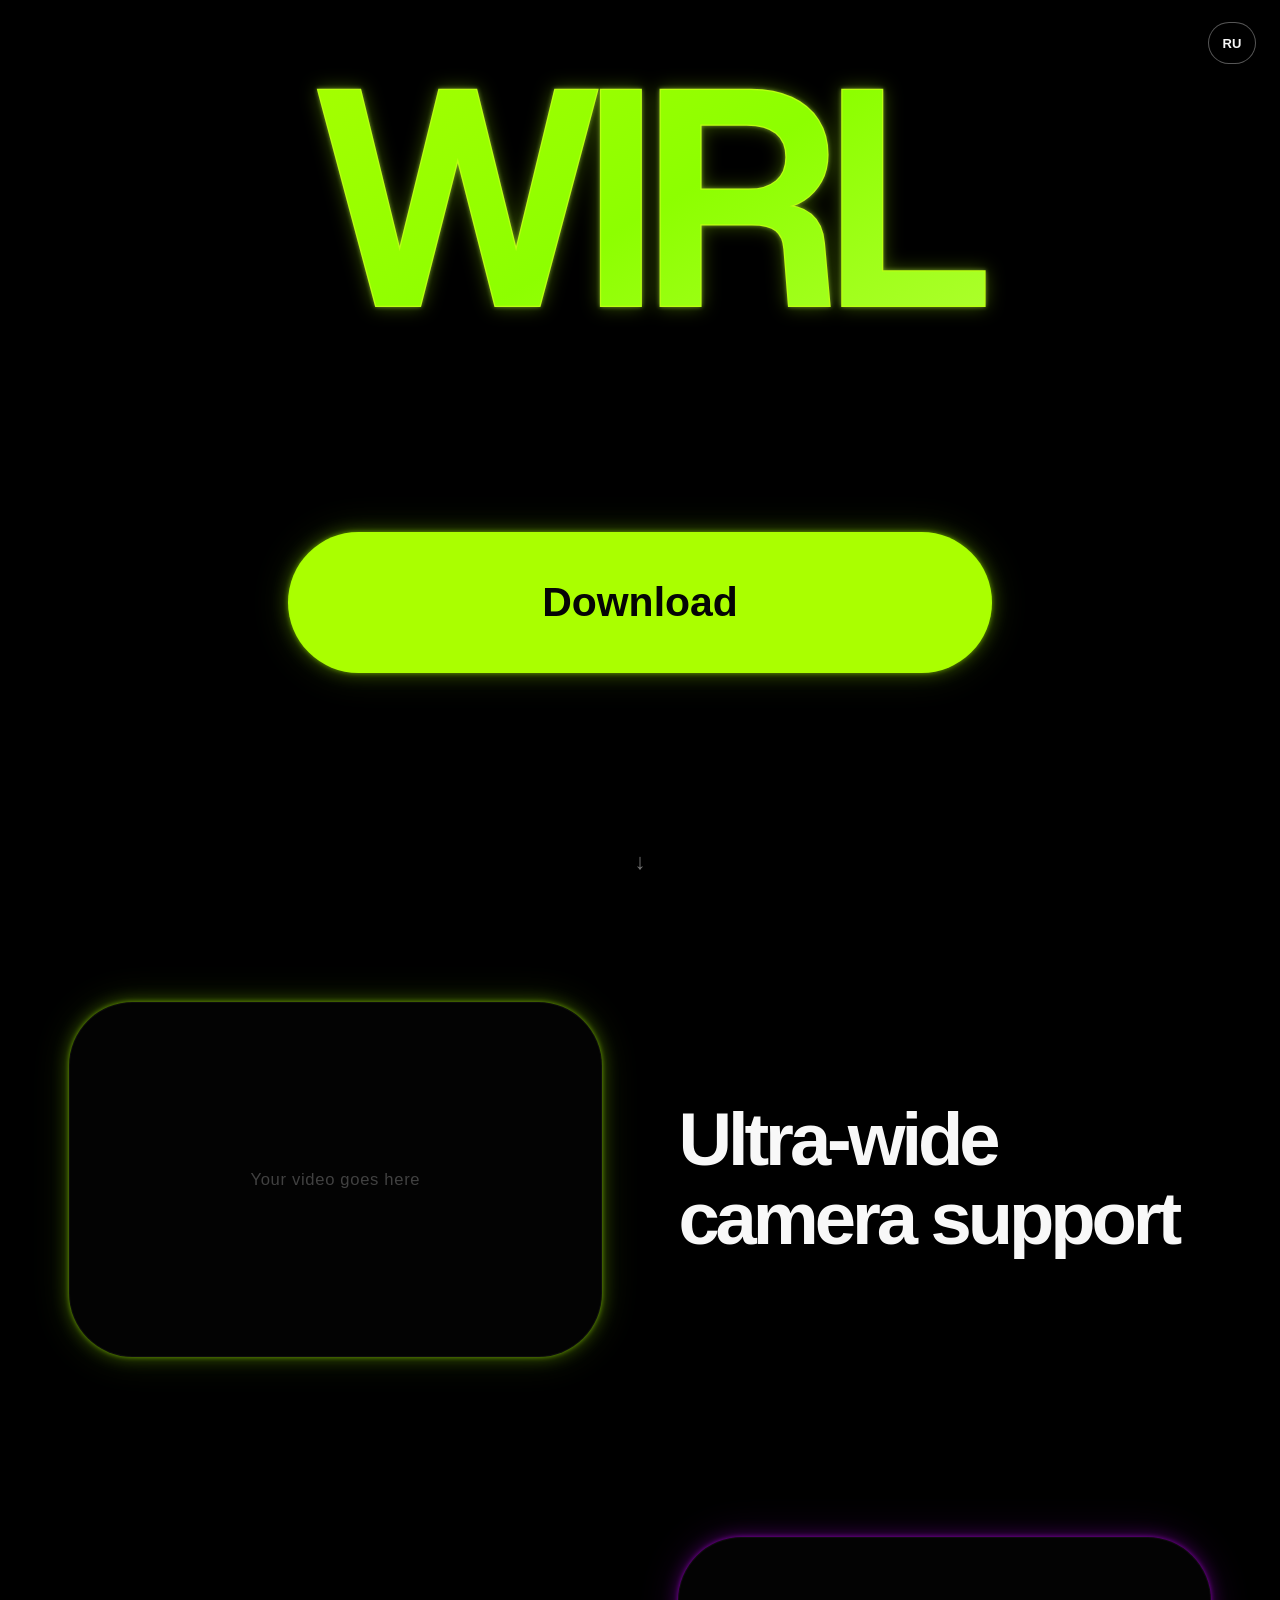
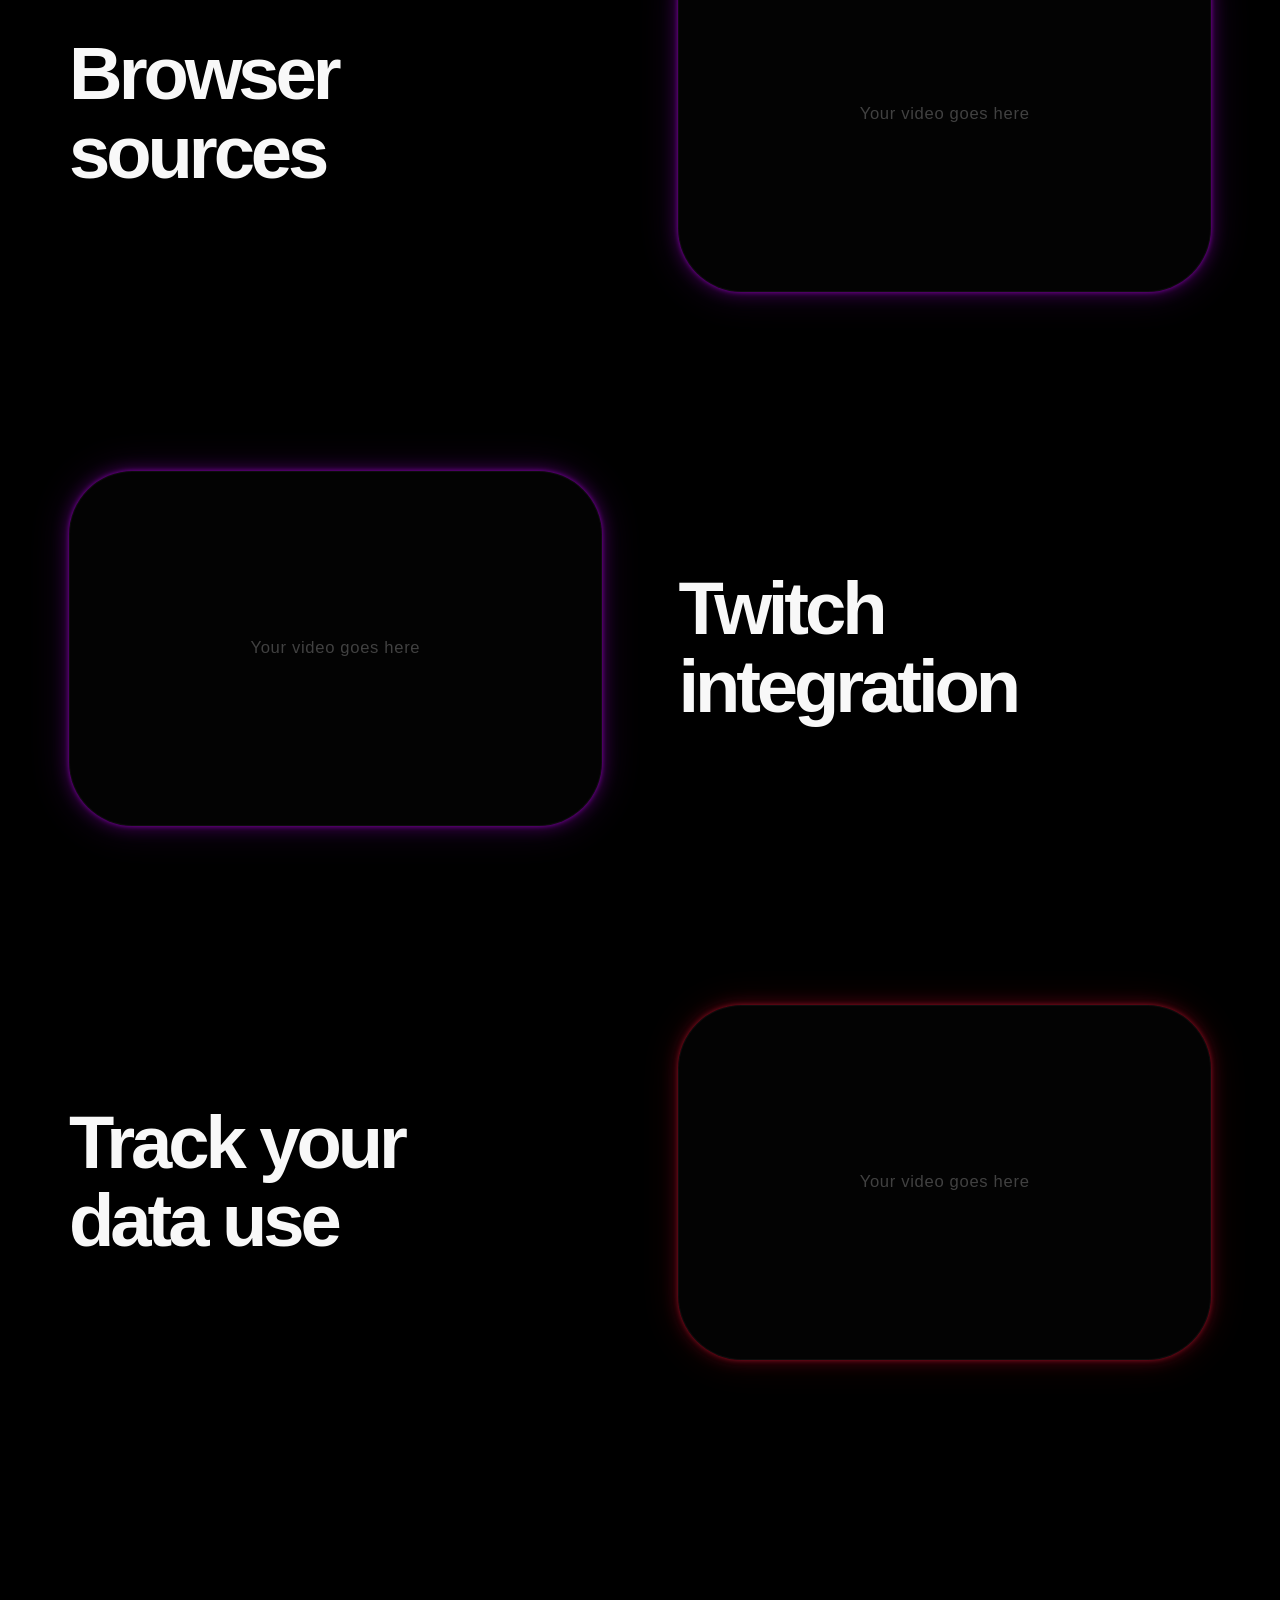
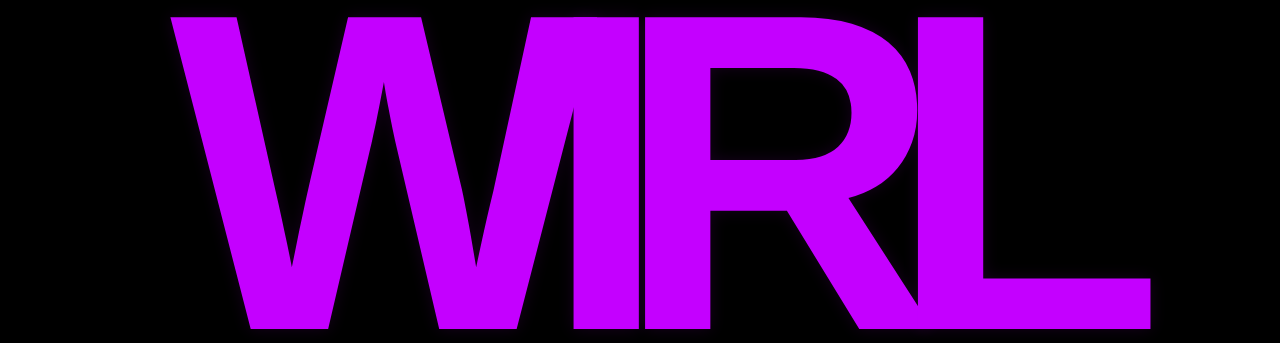
==== commit e8512227: "Rebuild WIRL site from new reference design" ====
--- a/index.html
+++ b/index.html
@@ -3,105 +3,68 @@
   <head>
     <meta charset="utf-8" />
     <meta name="viewport" content="width=device-width, initial-scale=1" />
-    <meta name="theme-color" content="#211e24" />
-    <meta name="description" content="WIRL — мобильные IRL-трансляции прямо с телефона." />
-    <title>WIRL — выходи в эфир</title>
-    <link rel="icon" type="image/png" href="assets/wirl-icon.png" />
+    <meta name="theme-color" content="#000000" />
+    <meta name="description" content="WIRL — IRL-стриминг с телефона." />
+    <title>WIRL — IRL streaming</title>
     <link rel="preconnect" href="https://fonts.googleapis.com" />
     <link rel="preconnect" href="https://fonts.gstatic.com" crossorigin />
-    <link href="https://fonts.googleapis.com/css2?family=Geist:wght@400;500;600;700&family=Material+Symbols+Outlined:opsz,wght,FILL,GRAD@24,400,0,0" rel="stylesheet" />
+    <link href="https://fonts.googleapis.com/css2?family=Geist:wght@600;700&family=Google+Sans+Flex:opsz,wght@6..96,400..700&display=swap" rel="stylesheet" />
     <link rel="stylesheet" href="styles.css" />
   </head>
   <body class="home-page">
-    <svg class="fx-defs" aria-hidden="true" focusable="false">
-      <defs>
-        <filter id="grainFilter" x="0" y="0" width="100%" height="100%">
-          <feTurbulence type="fractalNoise" baseFrequency=".82" numOctaves="2" stitchTiles="stitch" result="noise">
-            <animate attributeName="baseFrequency" dur=".22s" values=".76;.92;.81;.88;.76" repeatCount="indefinite" />
-          </feTurbulence>
-          <feColorMatrix type="saturate" values="0" />
-          <feComponentTransfer><feFuncA type="table" tableValues="0 .42" /></feComponentTransfer>
-        </filter>
-        <filter id="textWarp" x="-5%" y="-10%" width="110%" height="120%">
-          <feTurbulence type="fractalNoise" baseFrequency=".006 .018" numOctaves="2" seed="8" result="ripples">
-            <animate attributeName="baseFrequency" dur="7s" values=".004 .014;.008 .02;.004 .014" repeatCount="indefinite" />
-          </feTurbulence>
-          <feDisplacementMap in="SourceGraphic" in2="ripples" scale="2.2" xChannelSelector="R" yChannelSelector="G" />
-        </filter>
-        <filter id="burstGlow" x="-30%" y="-60%" width="160%" height="220%" color-interpolation-filters="sRGB">
-          <feGaussianBlur stdDeviation="3.5" result="soft" />
-          <feGaussianBlur in="SourceGraphic" stdDeviation="10" result="rays" />
-          <feComposite in="rays" in2="SourceAlpha" operator="in" result="outlineRays" />
-          <feMerge><feMergeNode in="outlineRays" /><feMergeNode in="soft" /><feMergeNode in="SourceGraphic" /></feMerge>
-        </filter>
-        <radialGradient id="outlineLight" cx="50%" cy="45%" r="72%">
-          <stop offset="0" stop-color="#fff9ed" />
-          <stop offset=".28" stop-color="#f7d5ef" />
-          <stop offset=".64" stop-color="#d6a2d2" />
-          <stop offset="1" stop-color="#bedb8c" />
-        </radialGradient>
-      </defs>
-    </svg>
-
     <main>
-      <section class="title-screen" aria-label="WIRL — IRL-стриминг без лишнего">
-        <video class="title-video" autoplay muted loop playsinline preload="auto" poster="assets/title-poster.jpg" aria-hidden="true">
-          <source src="assets/title.mp4" type="video/mp4" />
-        </video>
-        <div class="title-tint"></div>
-        <div class="grain"></div>
-
-        <div class="title-topline"><span class="live-dot"></span><span>IRL-СТРИМИНГ БЕЗ ЛИШНЕГО</span></div>
-
-        <svg class="title-mark" viewBox="0 0 1200 460" role="img" aria-label="WIRL">
-          <text class="mark-halo" x="50%" y="78%" text-anchor="middle">WIRL</text>
-          <text class="mark-outline" x="50%" y="78%" text-anchor="middle">WIRL</text>
-        </svg>
-
-        <div class="title-bottomline">
-          <p>Просто возьми телефон<br class="mobile-break" /> и выйди в эфир.</p>
-          <a class="icon-button" href="download.html" aria-label="Перейти к скачиванию">
-            <span class="material-symbols-outlined" aria-hidden="true">arrow_downward</span>
-          </a>
+      <section class="hero">
+        <div class="hero-title" aria-label="WIRL">
+          <svg viewBox="0 0 1200 330" role="img" aria-label="WIRL">
+            <defs><linearGradient id="wirlGradient" x1="0" y1="0" x2="1" y2="1"><stop offset="0" stop-color="#aaff00"/><stop offset=".52" stop-color="#8dff00"/><stop offset="1" stop-color="#b4ff36"/></linearGradient></defs>
+            <text x="50%" y="78%" text-anchor="middle">WIRL</text>
+          </svg>
         </div>
-        <a class="scroll-hint" href="#features"><span class="material-symbols-outlined" aria-hidden="true">south</span> ЛИСТАЙ</a>
+        <a class="download-button glow-green" href="download.html" data-i18n="download">Загрузить</a>
+        <span class="hero-scroll" aria-hidden="true">↓</span>
       </section>
 
-      <section class="features" id="features" aria-label="Возможности WIRL">
-        <div class="feature-grid">
-          <article class="feature-card feature-camera">
-            <div class="card-top"><span>01 / КАМЕРА</span><span class="material-symbols-outlined card-icon" aria-hidden="true">camera</span></div>
-            <div class="lens-graphic" aria-hidden="true"><span class="lens lens-small"></span><span class="lens lens-large"></span><span class="lens lens-wide"></span></div>
-            <h2>Твой взгляд.<br />Твои объективы.</h2>
-            <p>Настрой камеру через Camera2 и сохрани детали. Ультраширокий объектив доступен на совместимых устройствах.</p>
-          </article>
+      <section class="showcase" aria-label="WIRL features">
+        <!-- VIDEO SLOT 1: put your file in assets/videos/ and replace data-video below. -->
+        <article class="showcase-row row-right">
+          <div class="video-frame glow-green">
+            <video class="feature-video" playsinline controls preload="metadata" data-video="assets/videos/wide-camera.mp4"></video>
+            <div class="video-placeholder" data-i18n="videoPlaceholder">Здесь будет ваше видео</div>
+          </div>
+          <h2 data-i18n="wideCamera">Поддержка<br />широкоугольной камеры</h2>
+        </article>
 
-          <article class="feature-card feature-live">
-            <div class="card-top"><span>02 / ЭФИР</span><span class="material-symbols-outlined card-icon" aria-hidden="true">podcasts</span></div>
-            <div class="platform-list" aria-label="Поддерживаемые платформы"><span>Twitch</span><span>YouTube</span><span>RTMP</span></div>
-            <h2>Один эфир.<br />Твои площадки.</h2>
-            <p>Управляй трансляцией Twitch, добавляй YouTube и свои RTMP-адреса. Выбирай качество под свою сеть.</p>
-          </article>
+        <!-- VIDEO SLOT 2: replace assets/videos/browser-sources.mp4 with your own clip. -->
+        <article class="showcase-row row-left">
+          <h2 data-i18n="browserSources">Источники<br />браузера</h2>
+          <div class="video-frame glow-purple">
+            <video class="feature-video" playsinline controls preload="metadata" data-video="assets/videos/browser-sources.mp4"></video>
+            <div class="video-placeholder" data-i18n="videoPlaceholder">Здесь будет ваше видео</div>
+          </div>
+        </article>
 
-          <article class="feature-card feature-overlay">
-            <div class="card-top"><span>03 / ОФОРМЛЕНИЕ</span><span class="material-symbols-outlined card-icon" aria-hidden="true">web</span></div>
-            <div class="overlay-preview" aria-hidden="true"><span class="preview-tag">LIVE CHAT</span><span class="preview-line"></span><span class="preview-line short"></span><span class="preview-alert">+ новый донат</span></div>
-            <h2>Твой эфир.<br />Твои правила.</h2>
-            <p>Добавляй браузерные виджеты и чат Twitch. Настрой композицию прямо с телефона.</p>
-          </article>
+        <!-- VIDEO SLOT 3: replace assets/videos/twitch.mp4 with your own clip. -->
+        <article class="showcase-row row-right">
+          <div class="video-frame glow-purple">
+            <video class="feature-video" playsinline controls preload="metadata" data-video="assets/videos/twitch.mp4"></video>
+            <div class="video-placeholder" data-i18n="videoPlaceholder">Здесь будет ваше видео</div>
+          </div>
+          <h2 data-i18n="twitchIntegration">Интеграция<br />с Twitch</h2>
+        </article>
 
-          <article class="feature-card feature-control">
-            <div class="card-top"><span>04 / КОНТРОЛЬ</span><span class="material-symbols-outlined card-icon" aria-hidden="true">tune</span></div>
-            <div class="signal-graphic" aria-hidden="true"><i></i><i></i><i></i><i></i><i></i><i></i><i></i><i></i><i></i><i></i><i></i><i></i><i></i></div>
-            <h2>Всё важное.<br />Под рукой.</h2>
-            <p>Выключай камеру и микрофон в эфире. Следи за мобильным трафиком и расходом за час.</p>
-          </article>
-        </div>
+        <!-- VIDEO SLOT 4: replace assets/videos/traffic.mp4 with your own clip. -->
+        <article class="showcase-row row-left">
+          <h2 data-i18n="traffic">Следи за<br />трафиком</h2>
+          <div class="video-frame glow-red">
+            <video class="feature-video" playsinline controls preload="metadata" data-video="assets/videos/traffic.mp4"></video>
+            <div class="video-placeholder" data-i18n="videoPlaceholder">Здесь будет ваше видео</div>
+          </div>
+        </article>
       </section>
 
-      <a class="download-callout" href="download.html"><span>ГОТОВ ВЫЙТИ В ЭФИР?</span><span class="material-symbols-outlined" aria-hidden="true">north_east</span></a>
-
-      <section class="closing-wordmark" aria-label="WIRL"><span>WIRL</span></section>
+      <section class="bottom-wordmark" aria-label="WIRL"><span>WIRL</span></section>
+      <button class="language-toggle" type="button" aria-label="Change language">EN</button>
     </main>
+    <script src="site.js"></script>
   </body>
 </html>
--- a/styles.css
+++ b/styles.css
@@ -1,128 +1,71 @@
-:root {
-  color-scheme: dark;
-  --ink: #211e24;
-  --ink-soft: #2b2630;
-  --paper: #f2eff1;
-  --muted: #bcb3bd;
-  --line: #514853;
-  --lime: #c5da9a;
-  --orchid: #d7a9d7;
-  --white: #fffaff;
-  font-family: "Geist", sans-serif;
-  font-synthesis: none;
-  text-rendering: optimizeLegibility;
-  -webkit-font-smoothing: antialiased;
+:root { color-scheme: dark; --black:#000; --lime:#aaff00; --purple:#c400ff; --red:#ec1735; --white:#f8f8f8; font-family:"Google Sans Flex","Google Sans",Arial,sans-serif; font-synthesis:none; text-rendering:optimizeLegibility; -webkit-font-smoothing:antialiased; }
+* { box-sizing:border-box; }
+html { background:var(--black); scroll-behavior:smooth; }
+body { margin:0; min-width:320px; background:var(--black); color:var(--white); }
+a { color:inherit; text-decoration:none; }
+.hero { min-height:100svh; position:relative; display:flex; flex-direction:column; align-items:center; justify-content:flex-start; overflow:hidden; padding:clamp(28px,5vh,62px) 22px 40px; }
+.hero-title { width:min(95vw,1500px); margin:0 auto clamp(80px,17vh,205px); filter:drop-shadow(0 0 9px rgba(170,255,0,.3)); }
+.hero-title svg { display:block; width:100%; overflow:visible; }
+.hero-title text { fill:url(#wirlGradient); stroke:#baff12; stroke-width:2.5px; paint-order:stroke fill; font-family:"Geist",sans-serif; font-size:300px; font-weight:600; letter-spacing:-23px; filter:drop-shadow(0 0 2px rgba(200,255,80,.5)); }
+.download-button { display:flex; align-items:center; justify-content:center; border:0; border-radius:999px; background:var(--lime); color:#050505; font-size:clamp(22px,3.2vw,42px); font-weight:600; line-height:1; text-align:center; box-shadow:0 0 17px rgba(170,255,0,.3),0 0 38px rgba(170,255,0,.19),0 0 72px rgba(170,255,0,.1); transition:filter .18s,transform .18s; }
+.download-button:hover { filter:brightness(1.08); transform:translateY(-2px); }
+.hero .download-button { width:min(55vw,1030px); min-width:260px; min-height:clamp(76px,11vw,205px); }
+.hero-scroll { position:absolute; bottom:25px; color:#737373; font-size:22px; }
+.showcase { display:flex; flex-direction:column; gap:clamp(100px,14vw,245px); padding:clamp(40px,8vw,130px) clamp(22px,5.4vw,104px) clamp(120px,18vw,300px); }
+.showcase-row { display:grid; grid-template-columns:minmax(0,1fr) minmax(0,1fr); align-items:center; gap:clamp(30px,6vw,112px); }
+.row-right .video-frame { grid-column:1; grid-row:1; }
+.row-right h2 { grid-column:2; grid-row:1; }
+.row-left h2 { grid-column:1; grid-row:1; }
+.row-left .video-frame { grid-column:2; grid-row:1; }
+.showcase h2 { margin:0; max-width:720px; font-size:clamp(34px,5.8vw,90px); line-height:1.06; font-weight:600; letter-spacing:-.055em; }
+.video-frame { position:relative; aspect-ratio:1.5; overflow:hidden; border-radius:clamp(28px,5vw,80px); background:#030303; isolation:isolate; }
+.video-frame::after { content:""; position:absolute; inset:0; z-index:-1; border-radius:inherit; box-shadow:inset 0 0 0 1px rgba(255,255,255,.04); }
+.glow-green { box-shadow:0 0 5px rgba(170,255,0,.5),0 0 18px rgba(170,255,0,.3),0 0 38px rgba(170,255,0,.13); }
+.glow-purple { box-shadow:0 0 5px rgba(196,0,255,.55),0 0 18px rgba(196,0,255,.3),0 0 40px rgba(196,0,255,.15); }
+.glow-red { box-shadow:0 0 5px rgba(236,23,53,.5),0 0 18px rgba(236,23,53,.28),0 0 38px rgba(236,23,53,.13); }
+.feature-video { position:absolute; inset:0; z-index:1; width:100%; height:100%; object-fit:cover; background:transparent; }
+.feature-video:not([data-loaded="true"]) { visibility:hidden; }
+.video-placeholder { position:absolute; inset:0; display:grid; place-items:center; color:#414141; font-size:clamp(12px,1.3vw,18px); letter-spacing:.04em; }
+.feature-video[data-loaded="true"] + .video-placeholder { display:none; }
+.bottom-wordmark { width:100%; overflow:hidden; padding-top:1vw; white-space:nowrap; text-align:center; }
+.bottom-wordmark span { display:block; width:100%; color:var(--purple); font-size:clamp(130px,35.4vw,680px); line-height:.75; font-weight:700; letter-spacing:-.12em; text-shadow:0 0 16px rgba(196,0,255,.12); }
+.language-toggle { position:fixed; z-index:20; top:22px; right:24px; min-width:48px; min-height:42px; border:1px solid rgba(255,255,255,.34); border-radius:999px; background:rgba(0,0,0,.45); color:var(--white); font:600 13px "Google Sans Flex",Arial,sans-serif; cursor:pointer; backdrop-filter:blur(10px); }
+.language-toggle:hover { border-color:var(--lime); color:var(--lime); }
+
+/* Release page */
+.release-page { min-height:100svh; }
+.release-layout { min-height:100svh; display:flex; flex-direction:column; padding:clamp(35px,5.2vw,82px) clamp(24px,4.5vw,86px); }
+.release-heading { position:relative; display:grid; grid-template-columns:1fr auto; align-items:start; gap:20px; }
+.release-heading h1 { display:flex; align-items:baseline; flex-wrap:wrap; gap:clamp(25px,6vw,110px); margin:0; color:var(--lime); font-size:clamp(70px,16vw,300px); line-height:.86; font-weight:700; letter-spacing:-.09em; }
+.release-heading h1 span:last-child { white-space:nowrap; }
+.home-button { position:absolute; top:6px; right:0; display:grid; place-items:center; width:clamp(48px,5vw,84px); height:clamp(48px,5vw,84px); color:var(--lime); font-size:clamp(40px,5vw,76px); line-height:1; }
+.home-button span { transform:translateY(-3px); font-size:inherit; }
+.material-symbols-outlined { font-family:"Material Symbols Outlined"; font-weight:normal; font-style:normal; line-height:1; letter-spacing:normal; text-transform:none; display:inline-block; white-space:nowrap; direction:ltr; -webkit-font-feature-settings:"liga"; -webkit-font-smoothing:antialiased; font-variation-settings:"FILL" 0,"wght" 400,"GRAD" 0,"opsz" 48; }
+.release-download { width:min(36vw,545px); min-width:235px; min-height:clamp(67px,6vw,110px); margin:clamp(38px,6vw,95px) 0 clamp(45px,5vw,78px) 8px; font-size:clamp(22px,2.5vw,38px); }
+.release-notes { flex:1 0 auto; min-height:430px; padding:clamp(28px,5vw,90px); border:3px solid var(--lime); border-radius:clamp(30px,5vw,82px); background:#000; color:var(--lime); }
+.release-notes h2 { margin:0 0 22px; font-size:clamp(29px,4.2vw,64px); line-height:1.08; font-weight:600; letter-spacing:-.045em; }
+.release-description { font-size:clamp(20px,3.1vw,46px); line-height:1.35; font-weight:500; white-space:pre-wrap; overflow-wrap:anywhere; }
+.release-description p { margin:.2em 0 .7em; }
+.release-description ul,.release-description ol { padding-left:1.15em; }
+.release-description a { text-decoration:underline; text-underline-offset:.12em; }
+.release-error { color:#d0d0d0; font-size:16px; }
+.release-download.is-disabled { opacity:.55; pointer-events:none; }
+@media(max-width:700px) {
+  .hero-title { width:110vw; margin-top:7vh; margin-bottom:20vh; }
+  .hero-title text { font-size:300px; letter-spacing:-25px; }
+  .hero .download-button { width:min(84vw,560px); }
+  .showcase { gap:110px; padding:60px 20px 130px; }
+  .showcase-row { grid-template-columns:1fr; gap:22px; }
+  .row-right .video-frame,.row-left .video-frame,.row-right h2,.row-left h2 { grid-column:1; grid-row:auto; }
+  .row-left .video-frame { order:2; }
+  .row-left h2 { order:1; }
+  .showcase h2 { font-size:clamp(32px,9vw,54px); }
+  .video-frame { aspect-ratio:1.25; border-radius:36px; }
+  .bottom-wordmark span { font-size:34vw; }
+  .language-toggle { top:14px; right:14px; }
+  .release-layout { padding:36px 18px 22px; }
+  .release-heading h1 { padding-top:34px; font-size:clamp(64px,18vw,120px); gap:22px; }
+  .home-button { top:0; }
+  .release-download { width:74vw; margin:44px 0 44px 4px; }
+  .release-notes { min-height:55vh; padding:28px 22px; border-width:2px; border-radius:34px; }
 }
-
-* { box-sizing: border-box; }
-html { scroll-behavior: smooth; }
-body { margin: 0; background: var(--ink); color: var(--white); }
-a { color: inherit; text-decoration: none; }
-.fx-defs { position: absolute; width: 0; height: 0; overflow: hidden; }
-.material-symbols-outlined { font-family: "Material Symbols Outlined"; font-weight: normal; font-style: normal; font-size: 24px; line-height: 1; letter-spacing: normal; text-transform: none; display: inline-block; white-space: nowrap; direction: ltr; -webkit-font-feature-settings: "liga"; -webkit-font-smoothing: antialiased; font-variation-settings: "FILL" 0, "wght" 400, "GRAD" 0, "opsz" 24; }
-
-/* Immersive title, built around the supplied 4.15 second title clip. */
-.title-screen { position: relative; isolation: isolate; min-height: 100svh; overflow: hidden; display: flex; align-items: center; justify-content: center; background: #1e1d1d; }
-.title-video, .title-tint, .grain { position: absolute; inset: 0; width: 100%; height: 100%; }
-.title-video { z-index: -3; object-fit: cover; object-position: center; }
-.title-tint { z-index: -2; background: linear-gradient(180deg, rgba(24,20,25,.38), rgba(20,17,22,.1) 42%, rgba(19,17,21,.58)), radial-gradient(ellipse at center, transparent 25%, rgba(24,20,26,.22) 100%); }
-.grain { z-index: 3; pointer-events: none; opacity: .19; mix-blend-mode: soft-light; filter: url(#grainFilter); }
-.title-topline { position: absolute; top: clamp(24px, 5vh, 52px); left: clamp(24px, 6vw, 92px); z-index: 4; display: flex; align-items: center; gap: 11px; color: var(--lime); font-size: 10px; font-weight: 700; letter-spacing: .21em; }
-.live-dot { width: 7px; height: 7px; border-radius: 50%; background: var(--orchid); box-shadow: 0 0 14px rgba(215,169,215,.8); }
-.title-mark { position: absolute; inset: 50% auto auto 50%; width: min(96vw, 1500px); height: auto; overflow: visible; transform: translate(-50%, -50%); }
-.title-mark text { font-family: "Geist", sans-serif; font-size: 370px; font-weight: 700; letter-spacing: -36px; }
-.mark-halo { fill: none; stroke: url(#outlineLight); stroke-width: 4.4; stroke-linejoin: round; opacity: .66; filter: url(#burstGlow); }
-.mark-outline { fill: none; stroke: url(#outlineLight); stroke-width: 3.1; stroke-linejoin: round; opacity: .92; filter: url(#textWarp); }
-.title-bottomline { position: absolute; left: clamp(24px, 6vw, 92px); right: clamp(24px, 6vw, 92px); bottom: clamp(28px, 6vh, 60px); z-index: 4; display: flex; align-items: end; justify-content: space-between; }
-.title-bottomline p { margin: 0; color: var(--white); font-size: clamp(23px, 4.2vw, 54px); line-height: 1.02; font-weight: 500; letter-spacing: -.065em; text-shadow: 0 2px 24px rgba(0,0,0,.45); }
-.mobile-break { display: none; }
-.icon-button { width: 58px; height: 58px; display: grid; place-items: center; border: 1px solid rgba(255,255,255,.65); border-radius: 50%; color: var(--white); backdrop-filter: blur(12px); transition: color .2s, background .2s, transform .2s; }
-.icon-button:hover { color: var(--ink); background: var(--lime); transform: translateY(-3px); }
-.icon-button .material-symbols-outlined { font-size: 25px; }
-.scroll-hint { position: absolute; z-index: 4; left: 50%; bottom: 36px; display: flex; align-items: center; gap: 7px; transform: translateX(-50%); color: rgba(255,255,255,.64); font-size: 8px; font-weight: 600; letter-spacing: .17em; }
-.scroll-hint .material-symbols-outlined { font-size: 14px; }
-
-/* Expressive feature field: broad color planes and small amounts of copy. */
-.features { padding: clamp(55px, 8vw, 120px) clamp(16px, 3.8vw, 58px) clamp(70px, 9vw, 128px); background: var(--paper); color: var(--ink); }
-.feature-grid { display: grid; grid-template-columns: repeat(2, minmax(0, 1fr)); gap: 14px; }
-.feature-card { min-height: clamp(365px, 31vw, 470px); position: relative; overflow: hidden; display: flex; flex-direction: column; align-items: flex-start; padding: clamp(24px, 3.2vw, 48px); border-radius: 6px; }
-.feature-camera { background: #e8e2e9; }
-.feature-live { background: #e6ecd9; }
-.feature-overlay { background: #e9dfeb; }
-.feature-control { background: #e7e4dc; }
-.card-top { width: 100%; display: flex; align-items: center; justify-content: space-between; color: #746b76; font-size: 9px; font-weight: 700; letter-spacing: .17em; }
-.card-icon { color: #88778d; font-size: 20px; }
-.feature-card h2 { position: relative; z-index: 1; margin: auto 0 10px; font-size: clamp(34px, 4vw, 57px); line-height: .98; letter-spacing: -.075em; font-weight: 500; }
-.feature-card p { position: relative; z-index: 1; max-width: 510px; margin: 0; color: #635a65; font-size: 13px; line-height: 1.6; }
-.lens-graphic { position: absolute; top: 77px; right: 35px; width: 220px; height: 130px; }
-.lens { position: absolute; display: block; border: 1px solid rgba(75,61,79,.3); border-radius: 50%; background: radial-gradient(circle, #d6c8d8 0 18%, #ac9aaf 20% 24%, #e3dce4 27% 52%, #b8adb9 54% 57%, #ded6df 59%); box-shadow: 0 9px 22px rgba(35,25,38,.08); }
-.lens-small { width: 68px; height: 68px; left: 0; top: 22px; }
-.lens-large { width: 105px; height: 105px; left: 52px; top: 0; }
-.lens-wide { width: 75px; height: 75px; left: 139px; top: 28px; }
-.platform-list { display: flex; flex-wrap: wrap; gap: 7px; margin-top: auto; margin-bottom: 25px; }
-.platform-list span { padding: 9px 13px; border: 1px solid rgba(50,58,40,.23); border-radius: 999px; font-size: 10px; font-weight: 600; }
-.overlay-preview { position: absolute; top: 77px; right: 35px; width: 235px; height: 130px; padding: 15px; border: 1px solid rgba(85,69,90,.15); border-radius: 9px; background: rgba(255,255,255,.56); box-shadow: 0 16px 32px rgba(46,35,50,.08); }
-.preview-tag { display: block; margin-bottom: 14px; color: #82718a; font-size: 8px; font-weight: 700; letter-spacing: .13em; }
-.preview-line { display: block; width: 81%; height: 5px; margin: 8px 0; border-radius: 5px; background: #c7bccb; }
-.preview-line.short { width: 55%; }
-.preview-alert { position: absolute; right: 12px; bottom: 12px; padding: 7px 10px; border-radius: 5px; background: var(--lime); color: #334324; font-size: 9px; font-weight: 600; }
-.signal-graphic { height: 102px; display: flex; align-items: end; gap: 7px; margin-top: auto; margin-bottom: 20px; }
-.signal-graphic i { display: block; width: 8px; height: 24%; border-radius: 8px; background: #b9cf91; }
-.signal-graphic i:nth-child(3n) { height: 73%; background: #927c9b; }
-.signal-graphic i:nth-child(4n) { height: 46%; }
-.signal-graphic i:nth-child(5n) { height: 92%; background: #c89bc9; }
-.signal-graphic i:nth-child(7n) { height: 58%; }
-.download-callout { display: flex; align-items: center; justify-content: space-between; padding: 27px clamp(22px, 6vw, 92px); background: #dbe5cb; color: #3a4330; font-size: 10px; font-weight: 700; letter-spacing: .14em; }
-.download-callout .material-symbols-outlined { font-size: 22px; }
-.download-callout:hover { background: #cfdeb9; }
-.closing-wordmark { width: 100%; overflow: hidden; padding: 1.5vw 0 0; background: var(--ink); text-align: center; white-space: nowrap; }
-.closing-wordmark span { display: block; width: 100%; font-size: clamp(84px, 28.5vw, 440px); line-height: .78; letter-spacing: -.105em; font-weight: 700; background: linear-gradient(93deg, var(--lime) 8%, #d9d4a3 36%, var(--orchid) 68%, #bd9be2 94%); color: transparent; background-clip: text; -webkit-background-clip: text; }
-
-/* The download destination uses the same visual language without a second navbar/footer. */
-.download-page { min-height: 100svh; overflow: hidden; background: var(--ink); }
-.download-backdrop { position: fixed; inset: 0; background: radial-gradient(ellipse at 50% 40%, rgba(213,155,212,.18), transparent 40%), linear-gradient(150deg, #211e24, #2a252e 60%, #211e24); }
-.download-main { min-height: 100svh; position: relative; display: flex; flex-direction: column; justify-content: space-between; padding: 28px clamp(22px, 6vw, 92px) 0; }
-.back-link { z-index: 4; display: inline-flex; align-items: center; gap: 9px; align-self: flex-start; color: var(--muted); font-size: 12px; }
-.back-link .material-symbols-outlined { font-size: 18px; }
-.back-link:hover { color: var(--lime); }
-.download-card { position: relative; z-index: 4; width: min(100%, 570px); margin: auto; padding: 35px 0 50px; text-align: center; }
-.download-icon { margin-bottom: 24px; color: var(--lime); font-size: 38px; }
-.download-card .eyebrow { margin-bottom: 17px; color: var(--lime); font-size: 9px; letter-spacing: .19em; }
-.download-card h1 { margin: 0 0 18px; font-size: clamp(48px, 7vw, 78px); line-height: .96; letter-spacing: -.08em; font-weight: 500; }
-.download-card h1 span { color: var(--orchid); }
-.download-description { max-width: 390px; margin: 0 auto 28px; color: #c3bac5; font-size: 14px; line-height: 1.6; }
-.button { min-height: 52px; display: inline-flex; align-items: center; justify-content: center; gap: 22px; border-radius: 999px; padding: 0 22px; font-size: 12px; font-weight: 600; transition: transform .18s ease, background .18s ease; }
-.button:hover { transform: translateY(-2px); }
-.button-primary { color: var(--ink); background: var(--lime); }
-.button-primary:hover { background: #d1e4b0; }
-.button .material-symbols-outlined { font-size: 18px; }
-.download-note { max-width: 380px; margin: 19px auto 0; color: #938995; font-size: 10px; line-height: 1.55; }
-.download-wordmark { position: relative; z-index: 2; width: 100%; overflow: hidden; text-align: center; white-space: nowrap; font-size: clamp(86px, 24vw, 350px); line-height: .78; letter-spacing: -.105em; font-weight: 700; background: linear-gradient(93deg, var(--lime), var(--orchid) 70%, #bd9be2); color: transparent; background-clip: text; -webkit-background-clip: text; }
-
-@media (max-width: 760px) {
-  .title-video { object-position: 55% center; }
-  .title-mark { width: 118vw; }
-  .title-mark text { font-size: 360px; letter-spacing: -34px; }
-  .title-topline { top: 25px; left: 22px; font-size: 8px; letter-spacing: .15em; }
-  .title-bottomline { left: 22px; right: 22px; bottom: 64px; }
-  .title-bottomline p { font-size: clamp(30px, 8vw, 44px); }
-  .mobile-break { display: initial; }
-  .icon-button { width: 48px; height: 48px; }
-  .scroll-hint { bottom: 20px; }
-  .feature-grid { grid-template-columns: 1fr; gap: 10px; }
-  .feature-card { min-height: 390px; padding: 26px; }
-  .feature-card h2 { font-size: clamp(38px, 10vw, 52px); }
-  .lens-graphic { top: 78px; right: 25px; transform: scale(.85); transform-origin: top right; }
-  .overlay-preview { top: 80px; right: 25px; transform: scale(.88); transform-origin: top right; }
-  .platform-list, .signal-graphic { margin-top: auto; }
-  .closing-wordmark span { font-size: 29vw; }
-  .download-main { padding: 22px 22px 0; }
-  .download-card h1 { font-size: clamp(47px, 13vw, 66px); }
-  .download-wordmark { font-size: 28vw; }
-}
-
-@media (prefers-reduced-motion: reduce) {
-  html { scroll-behavior: auto; }
-  .grain feTurbulence animate, .mark-outline { animation: none; }
-  *, *::before, *::after { transition-duration: .01ms !important; }
-}
